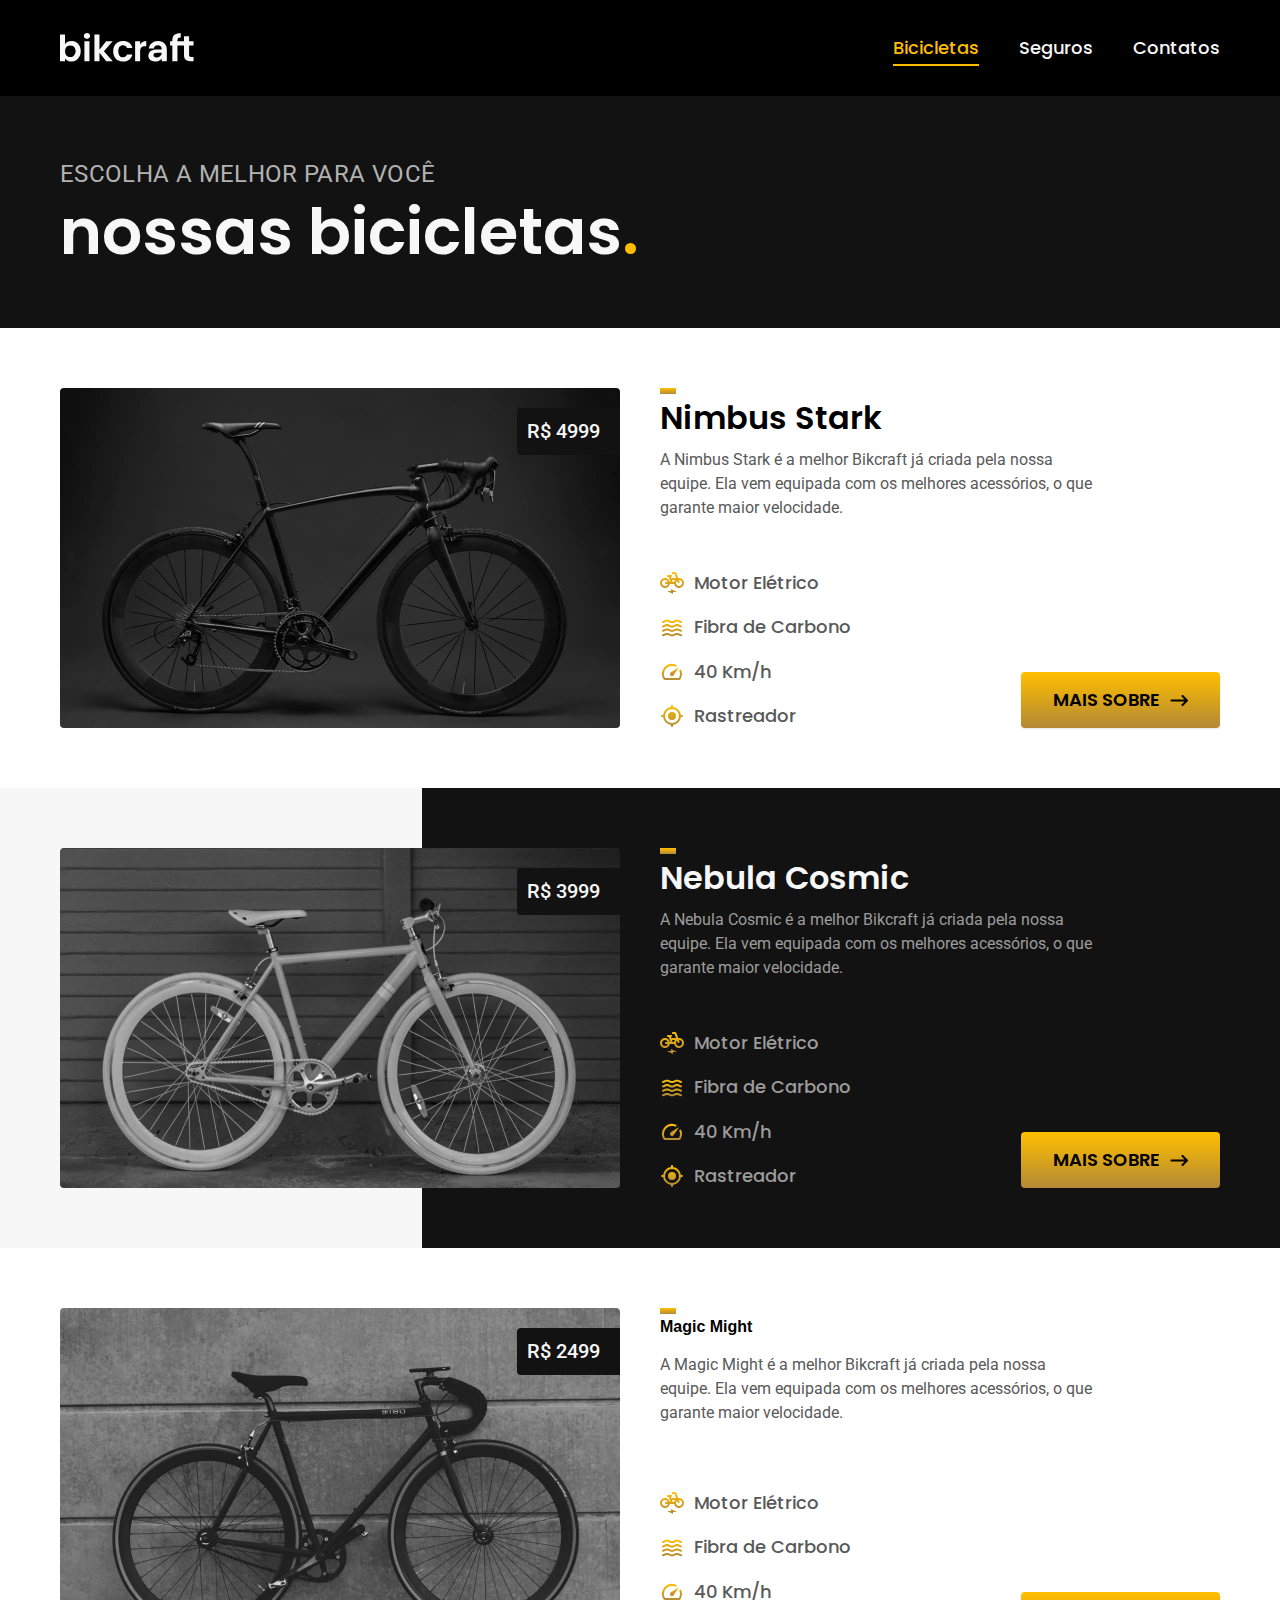
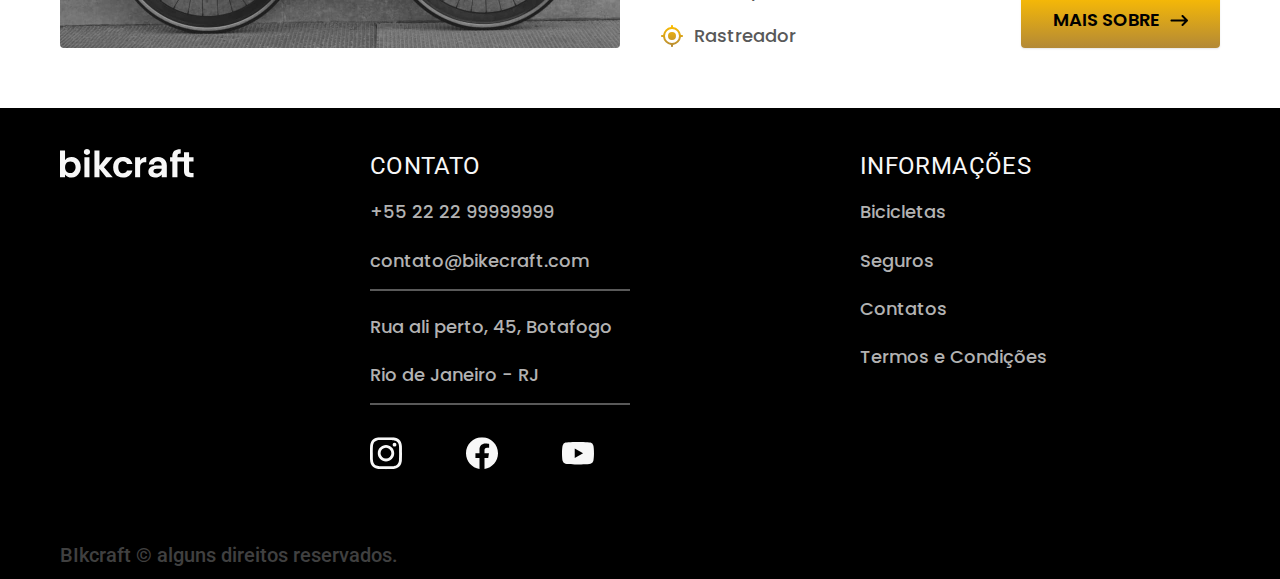
==== bicicletas.html @ c0cf229c "nimbus" ====
<!DOCTYPE html>
<html lang="pt-br">

<head>
	<meta charset="UTF-8">
	<meta http-equiv="X-UA-Compatible" content="IE=edge">
	<meta name="viewport" content="width=device-width, initial-scale=1.0">
	<meta name="description" content="Bicicletas elétricas de alta precisão e qualidade,  feitas sob medida para o cliente. 
   Explore o mundo na sua velocidade com a Bikcraft.">
	<link rel="stylesheet" href="./css/style.css">
	<link rel="preconnect" href="https://fonts.googleapis.com">
	<link rel="preconnect" href="https://fonts.gstatic.com" crossorigin>
	<link href="https://fonts.googleapis.com/css2?family=Merriweather:ital,wght@1,900&family=Poppins:wght@400;600&family=Roboto:wght@400;500&display=swap" rel="stylesheet">
	<title>Bicicletas | Bikcraft</title>
</head>

<body>
	<header class="header-bg">
		<div class="header container">
			<a href="./">
				<img src="./img/bikcraft 1.svg" alt="Bicicleta eletrica preta">
			</a>

			<nav aria-label="primaria">
				<ul class="header-menu font-1-m cor-01">
					<li><a id="bicicletas-link" href="./bicicletas.html">Bicicletas</a></li>
					<li><a id="seguros" href="./seguros.html">Seguros</a></li>
					<li><a href="">Contatos</a></li>
				</ul>
			</nav>
		</div>
	</header>

	<main>
		<div class="titulo-bg">
			<div class="titulo container">
				<p class="font-2-l-b cor-05">escolha a melhor para você</p>
				<h1 class="font-1-xxl cor-01">nossas bicicletas<span class="cor-p1">.</span>
				</h1>
			</div>
		</div>

		<div class="bicicletas container">
			<div class="bicicletas-imagem">
				<img src="./img/bicicletas/nimbus.jpg" alt="" srcset="">
				<span class="font-2-m cor-01">R$ 4999</span>
			</div>
			<div class="bicicletas-conteudo">
				<h2 class="font-1-xl">Nimbus Stark</h2>
				<p class="font-2-s cor-08">A Nimbus Stark é a melhor Bikcraft já criada pela nossa equipe. Ela vem equipada com os melhores acessórios, o que garante maior velocidade.</p>
				<ul class="font-1-m cor-08">
					<li>
						<img src="./img/icones/eletrica.svg" alt="">
						Motor Elétrico
					</li>
					<li>
						<img src="./img/icones/carbono.svg" alt="">
						Fibra de Carbono
					</li>
					<li>
						<img src="./img/icones/velocidade.svg" alt="">
						40 Km/h
					</li>
					<li>
						<img src="./img/icones/rastreador.svg" alt="">
						Rastreador
					</li>
				</ul>
				<a class="button seta" href="./bicicleta.html">Mais Sobre</a>
			</div>
		</div>

		<div class="bicicletas-bg">
			<div class="bicicletas container">
				<div class="bicicletas-imagem">
					<img src="./img/bicicletas/nebula.jpg" alt="" srcset="">
					<span class="font-2-m cor-01">R$ 3999</span>
				</div>
				<div class="bicicletas-conteudo">
					<h2 class="font-1-xl cor-01">Nebula Cosmic</h2>
					<p class="font-2-s cor-06">A Nebula Cosmic é a melhor Bikcraft já criada pela nossa equipe. Ela vem equipada com os melhores acessórios, o que garante maior velocidade.</p>
					<ul class="font-1-m cor-06">
						<li>
							<img src="./img/icones/eletrica.svg" alt="">
							Motor Elétrico
						</li>
						<li>
							<img src="./img/icones/carbono.svg" alt="">
							Fibra de Carbono
						</li>
						<li>
							<img src="./img/icones/velocidade.svg" alt="">
							40 Km/h
						</li>
						<li>
							<img src="./img/icones/rastreador.svg" alt="">
							Rastreador
						</li>
					</ul>
					<a class="button seta" href="./bicicleta.html">Mais Sobre</a>
				</div>
			</div>
		</div>


		<div class="bicicletas container">
			<div class="bicicletas-imagem">
				<img src="./img/bicicletas/magic.jpg" alt="" srcset="">
				<span class="font-2-m cor-01">R$ 2499</span>
			</div>
			<div class="bicicletas-conteudo">
				<h2 class="font-1-xs ">Magic Might</h2>
				<p class="font-2-s cor-08">A Magic Might é a melhor Bikcraft já criada pela nossa equipe. Ela vem equipada com os melhores acessórios, o que garante maior velocidade.</p>
				<ul class="font-1-m cor-08">
					<li>
						<img src="./img/icones/eletrica.svg" alt="">
						Motor Elétrico
					</li>
					<li>
						<img src="./img/icones/carbono.svg" alt="">
						Fibra de Carbono
					</li>
					<li>
						<img src="./img/icones/velocidade.svg" alt="">
						40 Km/h
					</li>
					<li>
						<img src="./img/icones/rastreador.svg" alt="">
						Rastreador
					</li>
				</ul>
				<a class="button seta" href="./bicicleta.html">Mais Sobre</a>
			</div>
		</div>

	</main>
	<footer class="footer-bg">
		<div class="footer container">
			<div class="img">
				<img src="./img/bikcraft 1.svg" alt="">
			</div>
			<div class="footer-contato">
				<h3 class="font-2-l-b cor-01">Contato</h3>
				<ul class="contato font-1-m cor-05">
					<li><a href=" tel:+55229999999">+55 22 22 99999999</a></li>
					<li><a href="tomail:contato@bikecraft.com">contato@bikecraft.com</a></li>
					<li>Rua ali perto, 45, Botafogo</li>
					<li>Rio de Janeiro - RJ</li>
				</ul>
				<ul class="sociais">
					<a href="">
						<img src="./img/social-media/instagram.svg" alt="Instagram" srcset="">
					</a>
					<a href="">
						<img src="./img/social-media/facebook.svg" alt="Facebook" srcset="">
					</a>
					<a href="">
						<img src="./img/social-media/youtube.svg" alt="Youtube" srcset="">
					</a>
				</ul>
			</div>
			<div class="footer-nav">
				<h3 class="font-2-l-b cor-01">Informações</h3>
				<nav>
					<ul class="font-1-m cor-05">
						<li><a href="./bicicletas.html">Bicicletas</a></li>
						<li><a href="./seguros.html">Seguros</a></li>
						<li><a href="">Contatos</a></li>
						<li><a href="">Termos e Condições</a></li>
					</ul>
				</nav>
			</div>

			<p class="copy font-2-m cor-09">BIkcraft © alguns direitos reservados.</p>
		</div>
	</footer>
</body>
---- css/style.css ----
@import "./global/global.css";
@import "./global/header.css";
@import "./global/footer.css";

/* COMPONENTS */
@import "./components/button.css";
@import "./components/link.css";
@import "./components/container.css";

/* UTILITARIOS */
@import "./utilitarios/tipografia/tipografia.css";
@import "./utilitarios/cores/cores.css";

/* HOME */
@import "./home/introducao.css";
@import "./home/tecnologia.css";
@import "./home/biciletas-lista.css";
@import "./home/parceiros.css";
@import "./home/depoimento.css";
@import "./home/seguros.css";

@import "./termos/termos.css";
@import "./bicicletas/bicicletas.css";
@import "./bicicleta/bicicleta.css";
@import "./bicicleta/escolha.css";
@import "./seguros/seguros.css";
@import "./seguros/vantagens.css";
@import "./seguros/perguntas.css";
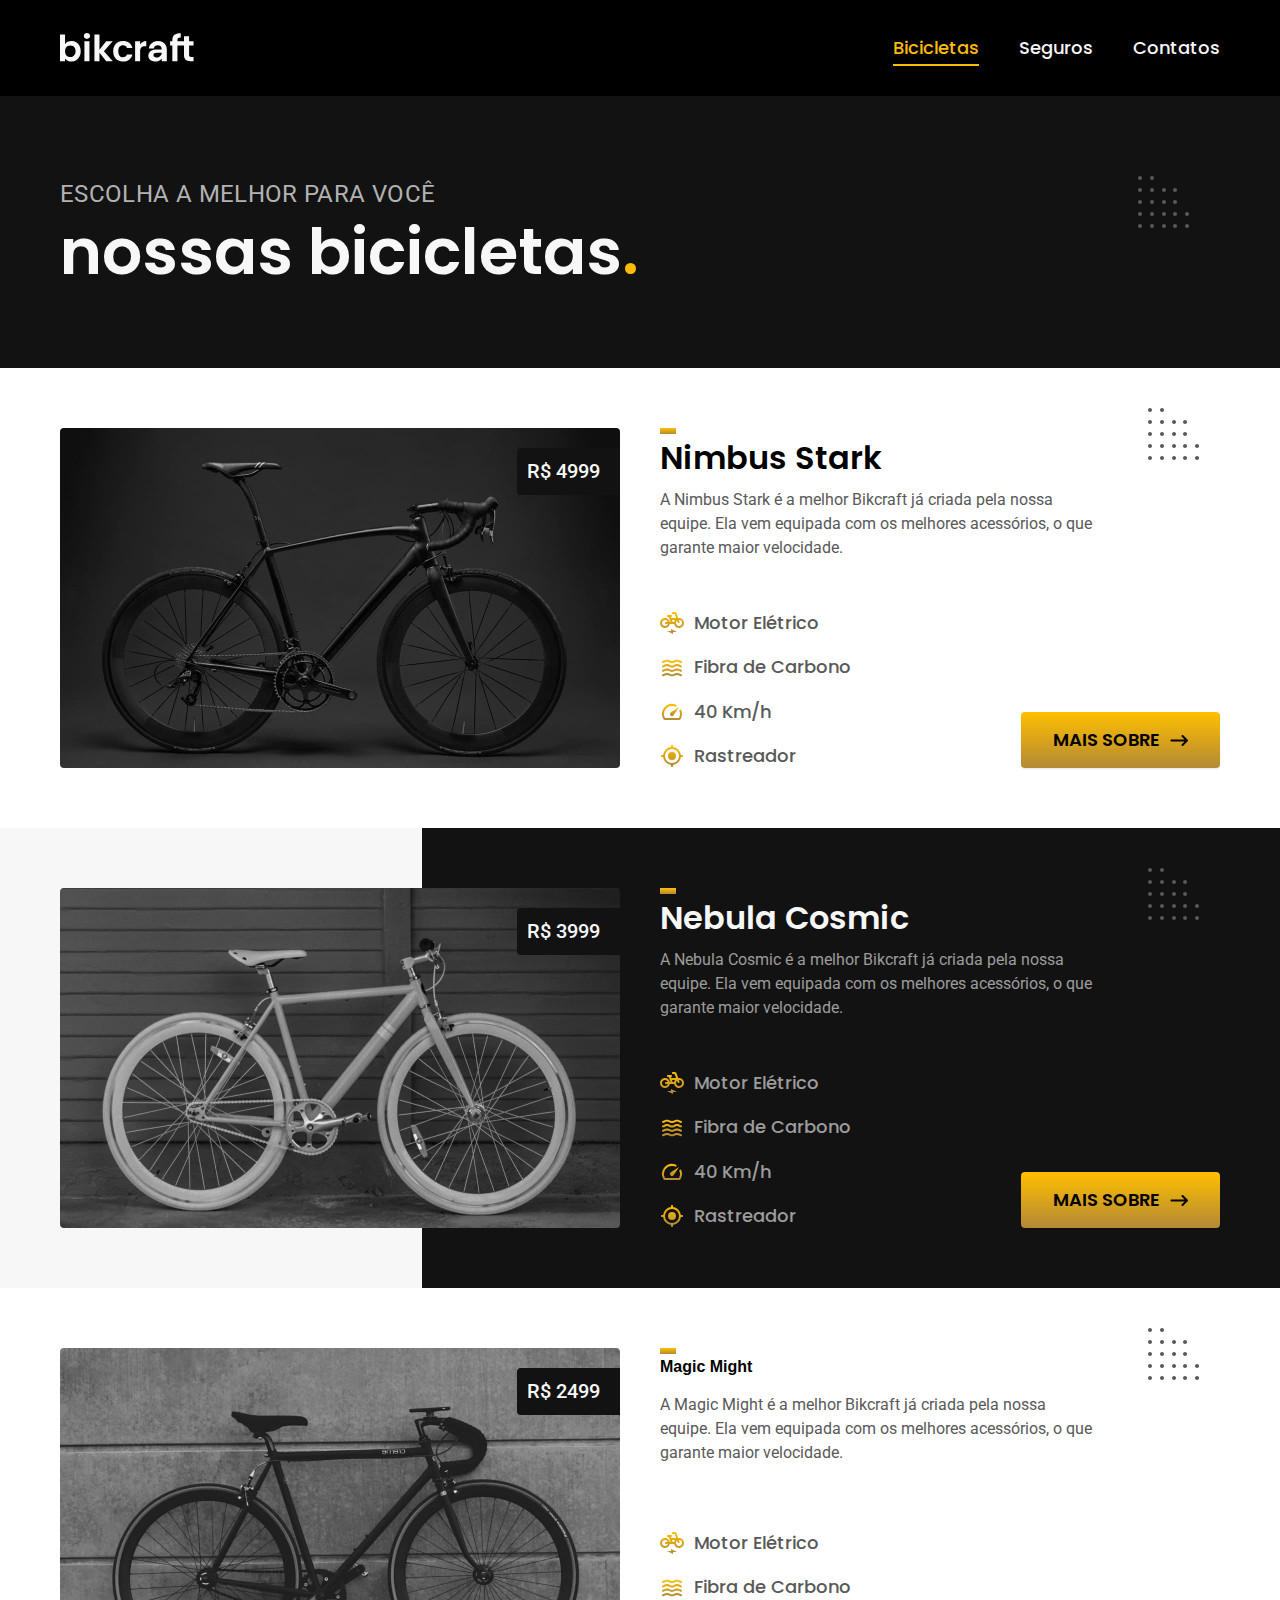
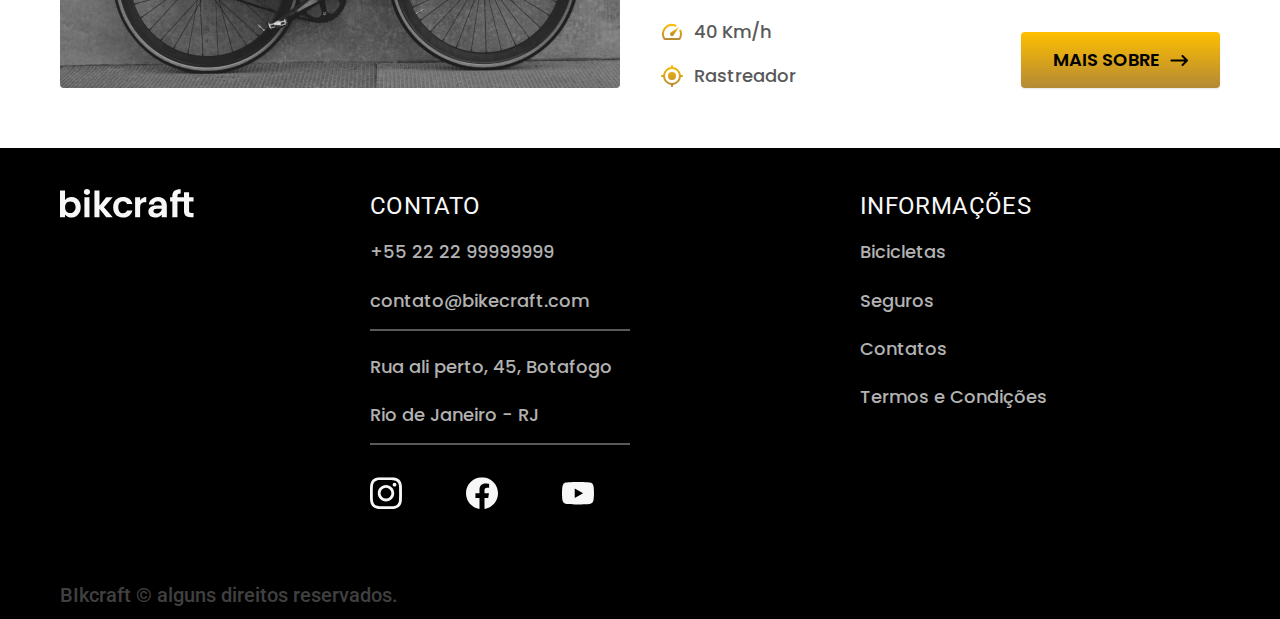
==== commit d944810a: "otimizaçoes" ====
--- a/bicicletas.html
+++ b/bicicletas.html
@@ -7,6 +7,7 @@
 	<meta name="viewport" content="width=device-width, initial-scale=1.0">
 	<meta name="description" content="Bicicletas elétricas de alta precisão e qualidade,  feitas sob medida para o cliente. 
    Explore o mundo na sua velocidade com a Bikcraft.">
+	<link rel="preload" href="./css/style.css" as="style">
 	<link rel="stylesheet" href="./css/style.css">
 	<link rel="preconnect" href="https://fonts.googleapis.com">
 	<link rel="preconnect" href="https://fonts.gstatic.com" crossorigin>
@@ -66,7 +67,7 @@
 						Rastreador
 					</li>
 				</ul>
-				<a class="button seta" href="./bicicleta.html">Mais Sobre</a>
+				<a class="button seta" href="./bicicleta/nimbus.html">Mais Sobre</a>
 			</div>
 		</div>
 
@@ -97,7 +98,7 @@
 							Rastreador
 						</li>
 					</ul>
-					<a class="button seta" href="./bicicleta.html">Mais Sobre</a>
+					<a class="button seta" href="./bicicleta/nebula.html">Mais Sobre</a>
 				</div>
 			</div>
 		</div>
@@ -129,7 +130,7 @@
 						Rastreador
 					</li>
 				</ul>
-				<a class="button seta" href="./bicicleta.html">Mais Sobre</a>
+				<a class="button seta" href="./bicicleta/magic.html">Mais Sobre</a>
 			</div>
 		</div>
 
@@ -165,8 +166,8 @@
 					<ul class="font-1-m cor-05">
 						<li><a href="./bicicletas.html">Bicicletas</a></li>
 						<li><a href="./seguros.html">Seguros</a></li>
-						<li><a href="">Contatos</a></li>
-						<li><a href="">Termos e Condições</a></li>
+						<li><a href="./contato.html">Contatos</a></li>
+						<li><a href="./termos.html">Termos e Condições</a></li>
 					</ul>
 				</nav>
 			</div>
--- a/css/style.css
+++ b/css/style.css
@@ -10,6 +10,7 @@
 /* UTILITARIOS */
 @import "./utilitarios/tipografia/tipografia.css";
 @import "./utilitarios/cores/cores.css";
+@import "./utilitarios/formulario/formulario.css";
 
 /* HOME */
 @import "./home/introducao.css";
@@ -19,9 +20,13 @@
 @import "./home/depoimento.css";
 @import "./home/seguros.css";
 
+@import "./orcamento/orcamento.css";
+@import "./contato/lojas.css";
+@import "./contato/contato.css";
 @import "./termos/termos.css";
 @import "./bicicletas/bicicletas.css";
 @import "./bicicleta/bicicleta.css";
+@import "./bicicleta/seguro.css";
 @import "./bicicleta/escolha.css";
 @import "./seguros/seguros.css";
 @import "./seguros/vantagens.css";
--- a/css/style.css
+++ b/css/style.css
@@ -10,6 +10,7 @@
 /* UTILITARIOS */
 @import "./utilitarios/tipografia/tipografia.css";
 @import "./utilitarios/cores/cores.css";
+@import "./utilitarios/formulario/formulario.css";
 
 /* HOME */
 @import "./home/introducao.css";
@@ -19,9 +20,13 @@
 @import "./home/depoimento.css";
 @import "./home/seguros.css";
 
+@import "./orcamento/orcamento.css";
+@import "./contato/lojas.css";
+@import "./contato/contato.css";
 @import "./termos/termos.css";
 @import "./bicicletas/bicicletas.css";
 @import "./bicicleta/bicicleta.css";
+@import "./bicicleta/seguro.css";
 @import "./bicicleta/escolha.css";
 @import "./seguros/seguros.css";
 @import "./seguros/vantagens.css";
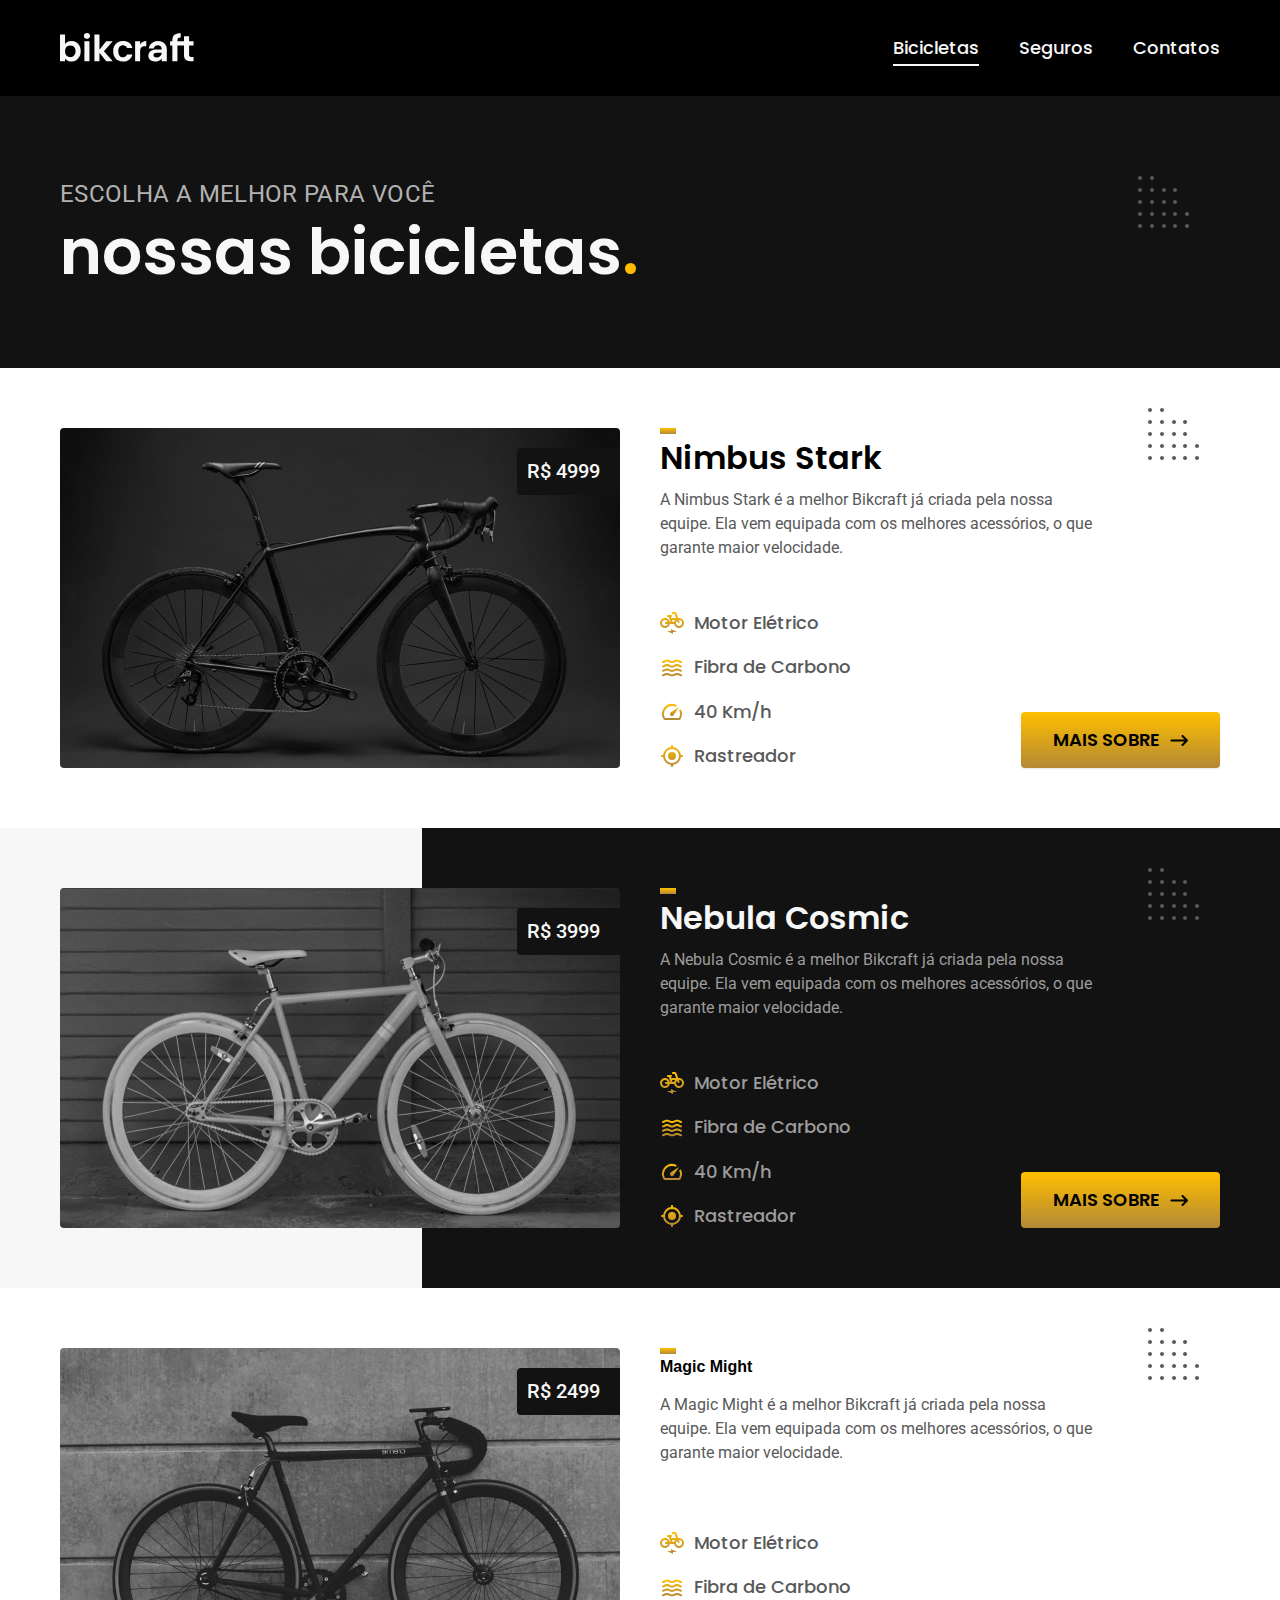
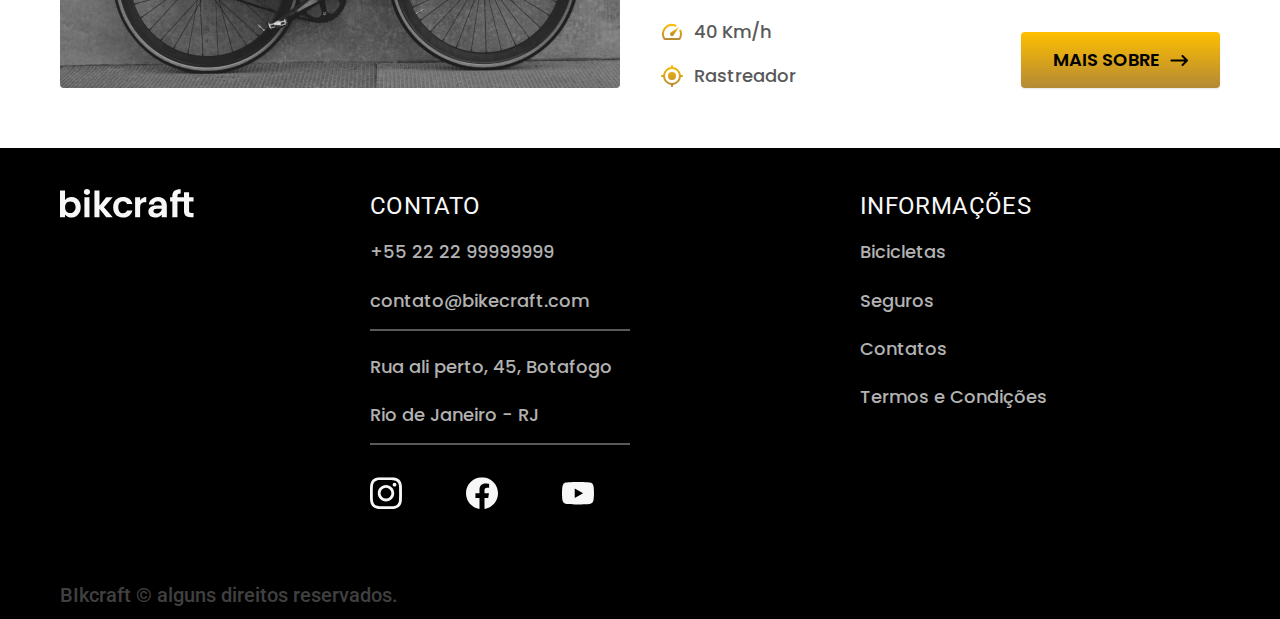
==== commit 400d6476: "js-links" ====
--- a/bicicletas.html
+++ b/bicicletas.html
@@ -24,9 +24,9 @@
 
 			<nav aria-label="primaria">
 				<ul class="header-menu font-1-m cor-01">
-					<li><a id="bicicletas-link" href="./bicicletas.html">Bicicletas</a></li>
-					<li><a id="seguros" href="./seguros.html">Seguros</a></li>
-					<li><a href="">Contatos</a></li>
+					<li><a href="./bicicletas.html">Bicicletas</a></li>
+					<li><a href="./seguros.html">Seguros</a></li>
+					<li><a href="./contato.html">Contatos</a></li>
 				</ul>
 			</nav>
 		</div>
@@ -175,4 +175,8 @@
 			<p class="copy font-2-m cor-09">BIkcraft © alguns direitos reservados.</p>
 		</div>
 	</footer>
-</body>+
+	<script src="./js/script.js"></script>
+</body>
+
+</html>--- a/css/style.css
+++ b/css/style.css
@@ -27,7 +27,7 @@
 @import "./bicicletas/bicicletas.css";
 @import "./bicicleta/bicicleta.css";
 @import "./bicicleta/seguro.css";
-@import "./bicicleta/escolha.css";
+
 @import "./seguros/seguros.css";
 @import "./seguros/vantagens.css";
 @import "./seguros/perguntas.css";
--- a/css/style.css
+++ b/css/style.css
@@ -27,7 +27,7 @@
 @import "./bicicletas/bicicletas.css";
 @import "./bicicleta/bicicleta.css";
 @import "./bicicleta/seguro.css";
-@import "./bicicleta/escolha.css";
+
 @import "./seguros/seguros.css";
 @import "./seguros/vantagens.css";
 @import "./seguros/perguntas.css";
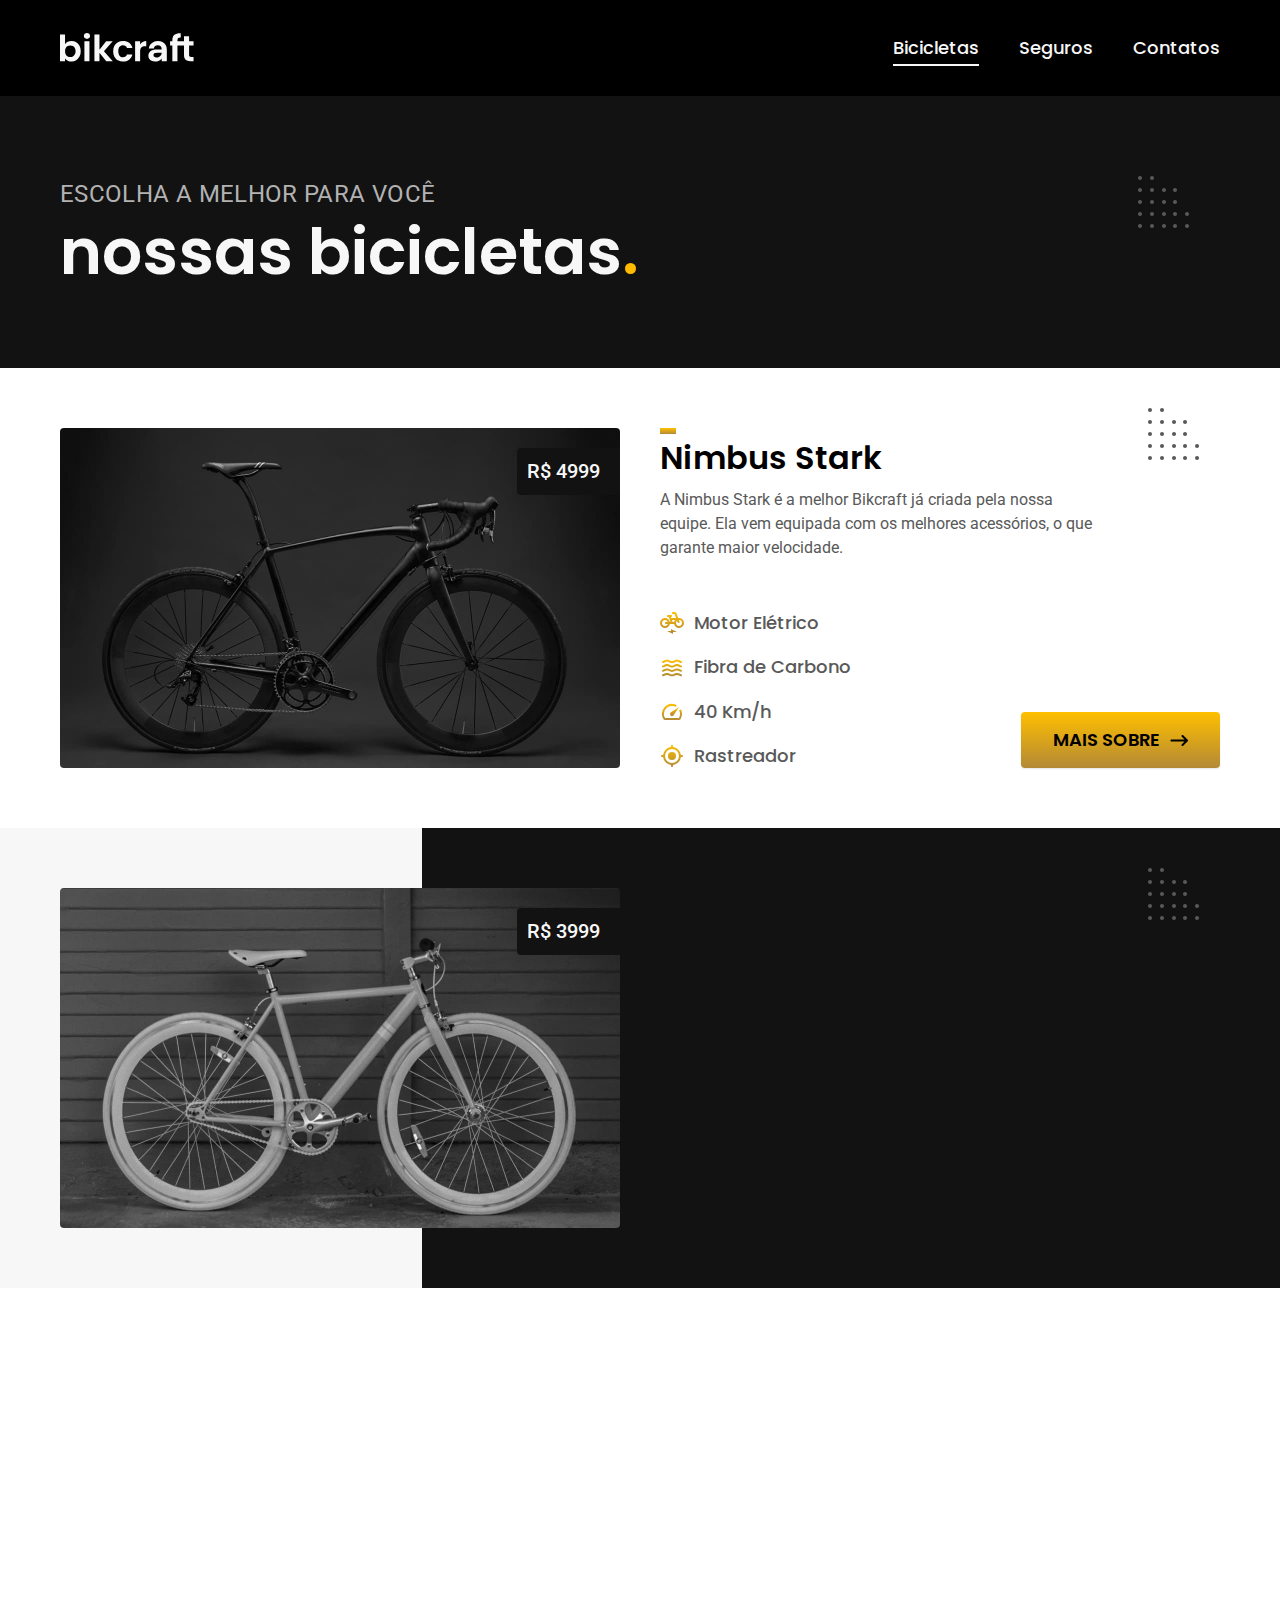
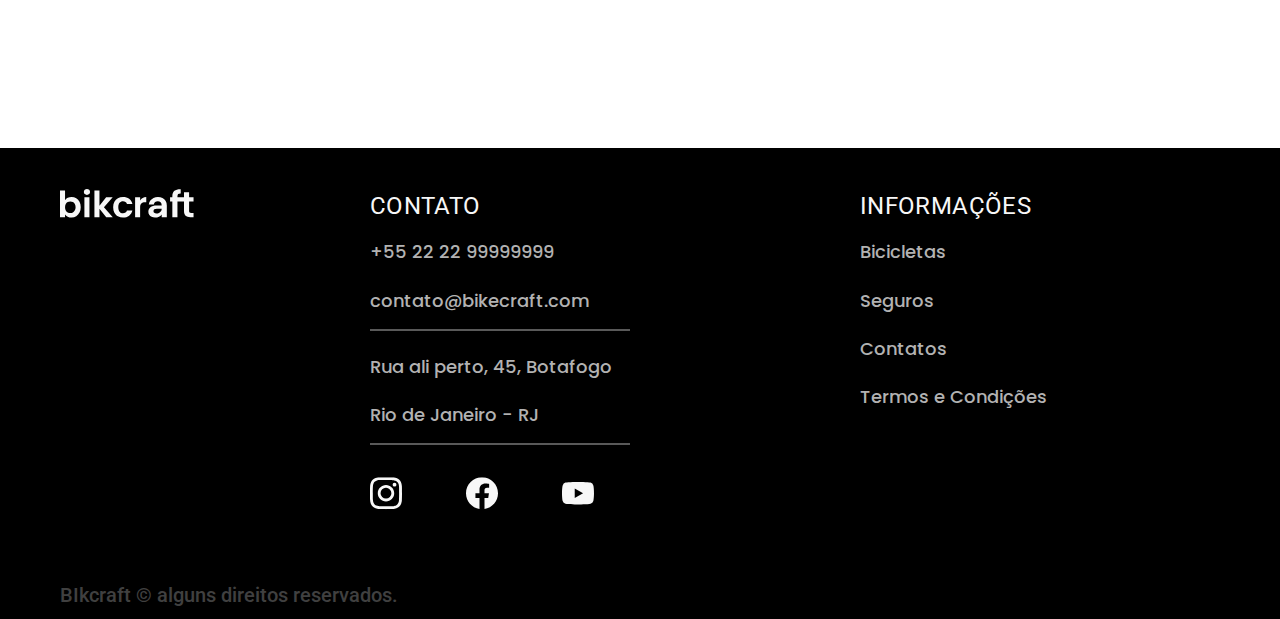
==== commit db1adfac: "otimizacao" ====
--- a/bicicletas.html
+++ b/bicicletas.html
@@ -7,12 +7,15 @@
 	<meta name="viewport" content="width=device-width, initial-scale=1.0">
 	<meta name="description" content="Bicicletas elétricas de alta precisão e qualidade,  feitas sob medida para o cliente. 
    Explore o mundo na sua velocidade com a Bikcraft.">
-	<link rel="preload" href="./css/style.css" as="style">
-	<link rel="stylesheet" href="./css/style.css">
+	<link rel="preload" href="./css/style.min.css" as="style">
+	<link rel="icon" href="./favicon.svg" type="image/svg+xml">
+	<link rel="stylesheet" href="./css/style.min.css">
 	<link rel="preconnect" href="https://fonts.googleapis.com">
 	<link rel="preconnect" href="https://fonts.gstatic.com" crossorigin>
 	<link href="https://fonts.googleapis.com/css2?family=Merriweather:ital,wght@1,900&family=Poppins:wght@400;600&family=Roboto:wght@400;500&display=swap" rel="stylesheet">
 	<title>Bicicletas | Bikcraft</title>
+
+	<script>document.documentElement.classList.add("js")</script>
 </head>
 
 <body>
@@ -35,20 +38,20 @@
 	<main>
 		<div class="titulo-bg">
 			<div class="titulo container">
-				<p class="font-2-l-b cor-05">escolha a melhor para você</p>
-				<h1 class="font-1-xxl cor-01">nossas bicicletas<span class="cor-p1">.</span>
+				<p class="font-2-l-b cor-05 fadeInLeft" data-anime="400">escolha a melhor para você</p>
+				<h1 class="font-1-xxl cor-01 fadeInLeft" data-anime="500">nossas bicicletas<span class="cor-p1">.</span>
 				</h1>
 			</div>
 		</div>
 
-		<div class="bicicletas container">
-			<div class="bicicletas-imagem">
-				<img src="./img/bicicletas/nimbus.jpg" alt="" srcset="">
+		<div class="bicicletas container fadeInLeft" data-anime="600">
+			<div class=" bicicletas-imagem">
+				<img src="./img/bicicletas/nimbus.jpg" alt="Bicicleta Nimbus" srcset="">
 				<span class="font-2-m cor-01">R$ 4999</span>
 			</div>
-			<div class="bicicletas-conteudo">
+			<div class="bicicletas-conteudo fadeInLeft" data-anime="700">
 				<h2 class="font-1-xl">Nimbus Stark</h2>
-				<p class="font-2-s cor-08">A Nimbus Stark é a melhor Bikcraft já criada pela nossa equipe. Ela vem equipada com os melhores acessórios, o que garante maior velocidade.</p>
+				<p class=" font-2-s cor-08">A Nimbus Stark é a melhor Bikcraft já criada pela nossa equipe. Ela vem equipada com os melhores acessórios, o que garante maior velocidade.</p>
 				<ul class="font-1-m cor-08">
 					<li>
 						<img src="./img/icones/eletrica.svg" alt="">
@@ -72,12 +75,12 @@
 		</div>
 
 		<div class="bicicletas-bg">
-			<div class="bicicletas container">
+			<div class="bicicletas container fadeInLeft" data-anime="700">
 				<div class="bicicletas-imagem">
 					<img src="./img/bicicletas/nebula.jpg" alt="" srcset="">
 					<span class="font-2-m cor-01">R$ 3999</span>
 				</div>
-				<div class="bicicletas-conteudo">
+				<div class="bicicletas-conteudo fadeInLeft" data-anime="800">
 					<h2 class="font-1-xl cor-01">Nebula Cosmic</h2>
 					<p class="font-2-s cor-06">A Nebula Cosmic é a melhor Bikcraft já criada pela nossa equipe. Ela vem equipada com os melhores acessórios, o que garante maior velocidade.</p>
 					<ul class="font-1-m cor-06">
@@ -104,13 +107,13 @@
 		</div>
 
 
-		<div class="bicicletas container">
+		<div class="bicicletas container fadeInLeft" data-anime="800">
 			<div class="bicicletas-imagem">
 				<img src="./img/bicicletas/magic.jpg" alt="" srcset="">
 				<span class="font-2-m cor-01">R$ 2499</span>
 			</div>
-			<div class="bicicletas-conteudo">
-				<h2 class="font-1-xs ">Magic Might</h2>
+			<div class="bicicletas-conteudo fadeInLeft" data-anime="900">
+				<h2 class="font-1-xl">Magic Might</h2>
 				<p class="font-2-s cor-08">A Magic Might é a melhor Bikcraft já criada pela nossa equipe. Ela vem equipada com os melhores acessórios, o que garante maior velocidade.</p>
 				<ul class="font-1-m cor-08">
 					<li>
@@ -176,6 +179,7 @@
 		</div>
 	</footer>
 
+	<script src="./js/plugins/simple-anime.js"></script>
 	<script src="./js/script.js"></script>
 </body>
 
--- a/css/style.min.css
+++ b/css/style.min.css
@@ -0,0 +1 @@
+*{margin:0;padding:0;box-sizing:border-box;list-style:none;text-decoration:none}a{color:inherit}h2{font-size:inherit}img{max-width:100%;display:block}body{font-family:Arial,Helvetica,sans-serif}img[src$=".jpg"]{border-radius:4px}.header-bg{background-color:var(--cor-12)}.header{display:flex;flex-wrap:wrap;justify-content:space-between;align-items:center;gap:20px;padding-top:20px;padding-bottom:20px}.header-menu{display:flex;flex-wrap:wrap;gap:40px}.header-menu a{position:relative;padding:16px 0;font-size:18px;display:inline-block}.header-menu a::after{content:"";position:absolute;display:block;width:0;height:2px;background:var(--cor-01);margin-top:4px;transition:.2s}.header-menu a.ativo::after,.header-menu a:hover::after{width:100%}@media (max-width:800px){.header-menu a{background:var(--cor-11);padding:12px 16px;border-radius:4px}.header-menu a:hover{background:var(--cor-10)}.header-menu{gap:20px}.header-menu a:after{display:none}}@media (max-width:600px){.header{justify-content:center}.header-menu{gap:20px}.header-menu a{padding:12px 14px;font-size:14px}}.footer-bg{background-color:var(--cor-12);padding:40px 0 10px 0}.footer{display:grid;grid-template-columns:3fr 5fr 4fr;gap:40px;padding:0 20px}.footer-contato li:nth-child(even)::after{content:"";max-width:260px;height:2px;display:block;background-color:var(--cor-08);margin-top:16px}.footer-contato h3,.footer-nav h3{margin-bottom:16px}.footer-contato li,.footer-nav li{margin-bottom:24px}.sociais{display:flex;gap:64px;margin:32px 0}.copy{grid-column:1/-1;margin:0 0}.footer li:hover{color:var(--cor-01)}@media (max-width:800px){.footer .img{display:none}.footer{grid-template-columns:1fr 1fr}.sociais{display:flex;gap:32px}.footer-contato li,.footer-nav li{margin-bottom:12px}}@media (max-width:600px){.footer{grid-template-columns:1fr}.copy{padding:10px 0}}.button{display:inline-block;padding:16px 32px;color:var(--cor-p5);background:linear-gradient(#ffbf00,#b38936);box-shadow:0 1px 2px rgba(0,0,0,.1);border-radius:4px;text-transform:uppercase;font:600 1.125rem/1.35 Poppins,sans-serif;border:none;cursor:pointer}.button.secundario{color:var(--cor-02);background:var(--cor-10)}.button:hover{background:linear-gradient(#ffb60d,#e59317)}.secundario:hover{background:var(--cor-09)}.button.seta{display:flex;align-items:center}.button.seta::after{content:"";display:inline-block;width:18px;height:11px;margin-left:10px;background-image:url("../img/icones/seta.svg");transition:transform .3s}.button.seta:hover::after{transform:translateX(10px)}@media (max-width:600px){.button{padding:12px 16px;font-size:16px}}.link{display:inline-block;color:var(--cor-p1);font:500 1.5rem/1.5 Poppins,sans-serif;text-transform:uppercase}.link::after{content:"";width:100%;height:2px;background-color:currentColor;display:block}.link:hover{color:var(--cor-01)}.container{max-width:1200px;margin:0 auto;padding-right:20px;padding-left:20px}.titulo-bg{background-color:var(--cor-11);padding:60px 0}.titulo{padding:20px;background:url("../img/dec/top-right-s.svg") no-repeat top 20px right 50px}.titulo p{margin-bottom:4px}@media (max-width:800px){.titulo-bg{padding:40px 0}.titulo p{font-size:1rem;text-transform:lowercase;font-weight:400}}.font-1-xxl{font:600 4rem/1.125 Poppins,sans-serif}.font-1-xl{font:600 2rem/1.25 Poppins,sans-serif}.font-2-xl{font:600 2rem/1.25 Roboto,sans-serif}.font-1-l{font:400 1.5rem/1.5 Poppins,sans-serif}.font-2-l,.font-2-l-b{font:400 1.5rem/1.5 Roboto,sans-serif}.font-2-l-b{font-weight:500px;text-transform:uppercase;letter-spacing:.015em}.font-1-m,.font-1-m-b{font:500 1.125rem/1.35 Poppins,sans-serif}.font-1-m-b{font-weight:600}.font-2-m{font:500 1.25rem/1.35 Roboto,sans-serif}.font-1-s{font:400 1rem/1.5 Poppins,sans-serif}.font-2-s{font:400 1rem/1.5 Roboto,sans-serif}.font-2-xs{font:400 0.875/1.43 Roboto,sans-serif}.font-1-xs{font:600 0.751/1.33 Poppins,sans-serif}@media (max-width:1200px){.font-1-xxl{font-size:3rem}.font-2-l,.font-2-l-b{font-size:1.125rem}}@media (max-width:800px){.font-1-xxl{font-size:2rem}.font-2-xl{font-size:1.5rem}}:root{--cor-12:#000000;--cor-11:#121212;--cor-10:#2e2e2e;--cor-09:#404040;--cor-08:#595959;--cor-07:#707070;--cor-06:#9c9c9c;--cor-05:#b2b2b2;--cor-04:#cccccc;--cor-03:#dedede;--cor-02:#e4e3e3;--cor-01:#f7f7f7;--cor-lista:#00000020;--cor-gradient:linear-gradient(180deg, #ffbf00 0%, #b38936 100%);--cor-p4:#664400;--cor-p3:#a66f00;--cor-p2:#e4a30b;--cor-p1:#ffbb00}.cor-12{color:var(--cor-12)}.cor-11{color:var(--cor-11)}.cor-10{color:var(--cor-10)}.cor-09{color:var(--cor-09)}.cor-08{color:var(--cor-08)}.cor-07{color:var(--cor-07)}.cor-06{color:var(--cor-06)}.cor-05{color:var(--cor-05)}.cor-04{color:var(--cor-04)}.cor-03{color:var(--cor-03)}.cor-02{color:var(--cor-02)}.cor-01{color:var(--cor-01)}.cor-p1{color:var(--cor-p1)}.cor-p2{color:var(--cor-p2)}.cor-p3{color:var(--cor-p3)}.cor-p4{color:var(--cor-p4)}.cor-p5{color:var(--cor-p5)}.form{display:grid;grid-template-columns:1fr 1fr;gap:20px}.form label{display:block;font:600 1rem/1.5rem Poppins,sans-serif}.col-2{grid-column:span 2}.form input[type=email],.form input[type=text],.form select,.form textarea{font:400 1rem/1.5rem Roboto,sans-serif;border:1px solid var(--cor-04);background:var(--cor-02);padding:12px;width:100%;border-radius:4px;margin-top:4px}.form input[type=email]:focus,.form input[type=text]:focus,.form select:focus,.form textarea:focus{outline:0;border-color:var(--cor-p1);background:var(--cor-01);box-shadow:0 0 0 2px #fea}@media (max-width:600px){.form{grid-template-columns:1fr}.form .col-2{grid-column:1}}.js .fadeInDown{transform:translate3d(0,-20px,0)}.js .fadeInUp{transform:translate3d(0,20px,0)}.js .fadeInRight{transform:translate3d(20px,0,0)}.js .fadeInLeft{transform:translate3d(-20px,0,0)}.js [data-anime]{opacity:0}.js .anime{opacity:1;transform:none;transition:transform .8s,opacity .8s}.introducao-bg{background:var(--cor-12);box-shadow:inset 0 -120px var(--cor-01)}.introducao{display:grid;grid-template-columns:1fr 1fr;gap:0 40px}.introducao-conteudo{align-self:end;padding-bottom:200px}.introducao h1{margin-bottom:32px}.introducao p{margin-bottom:20px}.introducao img{height:100%;object-fit:cover}@media (max-width:800px){.introducao{grid-template-columns:1fr;gap:32px}.introducao-bg{padding-top:40px;background:var(--cor-11);box-shadow:inset 0 -60px var(--cor-01)}.introducao-conteudo{padding-bottom:0}.introducao h1{margin-bottom:16px}.introducao p{font-size:18px}.introducao img{height:300px;width:100%}}@media (max-width:600px){.introducao h1{font-size:36px;margin-bottom:16px}.introducao p{font-size:16px}}.tecnologia-bg{background:var(--cor-12);box-shadow:inset 0 80px var(--cor-01),inset 0 -80px var(--cor-01)}.tecnologia-container{display:grid;grid-template-columns:1fr 1fr;gap:40px}.tecnologia-img img{height:100%;object-fit:cover;object-position:left}.tecnologia-conteudo{padding-top:120px;padding-bottom:120px}.tecnologia-conteudo>span{display:block;padding-bottom:24px}.tecnologia-conteudo h2{padding-bottom:24px}.tecnologia-conteudo p{padding-bottom:16px}.tecnologia-conteudo a{margin-bottom:80px}.tecnologia-conteudo img{width:24px}.vantagens-home{display:flex;gap:40px}@media (max-width:800px){.tecnologia-img{display:none}.tecnologia-container{grid-template-columns:1fr}.tecnologia-bg{box-shadow:initial}.tecnologia-conteudo{padding-top:40px;padding-bottom:40px}}@media (max-width:600px){.tecnologia-img{display:none}.vantagens-home{flex-direction:column}}.bikes{padding:60px 20px 80px 20px}.bikes .container h2{padding-bottom:40px}.bicicletas-lista{display:flex;gap:40px;max-width:1460px;margin:0 auto;overflow-x:auto}.bicicletas-lista li{min-width:280px;padding:0 0 20px 0}.bicicletas-lista a{display:inline-block}.bicicletas-lista img{margin-bottom:16px}.bicicletas-lista a:hover h3::before{width:24px;transition:width .2s}.bicicletas-lista h3{margin-bottom:8px;display:flex;align-items:center;gap:8px}.bicicletas-lista h3::before{content:"";width:12px;height:8px;background-color:var(--cor-p1);display:inline-block}.bicicletas-lista li span{margin-left:20px}@media (max-width:800px){.bicicletas-lista{gap:20px}.bicicletas-lista a:hover h3::before{width:20px}.bicicletas .container h2{padding-bottom:10px}}.parceiros{padding-top:40px;padding-bottom:80px}.parceiros h2{margin-bottom:60px}.parceiros-lista{max-width:1400px;display:grid;margin:0 auto;grid-template-columns:repeat(4,1fr);padding:0 20px}.parceiros-lista li{display:flex;padding:32px;border:1px solid var(--cor-04)}.parceiros-lista img{margin:0 auto}.parceiros-lista li{border-top:none;border-right:none}.parceiros-lista li:nth-child(n+5){border-bottom:none}.parceiros-lista li:first-child,.parceiros-lista li:nth-child(5){border-left:none}.parceiros-lista li:last-child,.parceiros-lista li:nth-child(4){border-right:none}@media (max-width:800px){.parceiros-lista{grid-template-columns:repeat(2,1fr)}.parceiros-lista li:nth-child(odd){border-left:none}.parceiros-lista li:nth-child(n+7){border-top:1px solid var(--cor-04)}.parceiros h2{margin-bottom:20px}}.depoimento{display:grid;grid-template-columns:1fr 1fr;background:var(--cor-p2);overflow:hidden}.depoimento-conteudo{padding:40px 40px 80px 80px;align-self:end;background:url("../img/dec/bottom-right.svg") no-repeat bottom 40px right 40px}.depoimento img{width:100%;height:100%;border-radius:0;object-fit:cover}.depoimento p{font-family:Merriweather,serif;font-style:italic;font-weight:900;position:relative;margin-bottom:24px;max-width:32ch}.depoimento p::after,.depoimento p::before{font-size:5rem;color:var(--cor-p3);position:absolute}.depoimento p::before{content:"“";left:-50px;top:-20px}.depoimento p::after{content:"”"}@media (min-width:1200px){.depoimento img{max-height:520px}}@media (max-width:800px){.depoimento{grid-template-columns:1fr;text-align:center}.depoimento-conteudo{padding:40px 20px;justify-self:center;background:initial}.depoimento-conteudo{padding:40px 20px;justify-self:center}.depoimento img{max-height:200px}}@media (max-width:600px){.depoimento p::before{content:"“";left:-20px;top:-20px;font-size:4rem}.depoimento p::after{content:"”";font-size:4rem}}@media (max-width:420px){.depoimento p::before{content:"“";left:-15px;top:-10px;font-size:2rem}.depoimento p::after{content:"”";font-size:2rem;right:-15px}.depoimento p{font-size:1.5rem}}.seguros-bg{background:var(--cor-11)}#home .seguros-bg{background:var(--cor-11) url("../img/dec/top-right.svg") no-repeat top 70px right 40px}.seguros{padding:60px 20px;display:grid;grid-template-columns:1fr 1fr;gap:40px;align-items:center}#seguros .seguros{padding:20px 20px}.seguros h2{padding-bottom:40px;grid-column:1/-1}.seguros-item{background-color:var(--cor-12);padding:32px 32px 32px 60px;display:grid;grid-template-columns:1fr auto}.seguros-item a{grid-column:1;max-width:max-content}.seguros-item ul{grid-column:1/-1}.seguros-item .mensal{font-size:12px;font-family:Poppins,sans-serif;font-weight:500;color:var(--cor-06)}.seguros-item h3{margin-bottom:32px}.seguros-item li{position:relative}.seguros-item li+li{margin-top:16px}.seguros-item li::before{content:"";width:13px;height:9px;background-image:url("../img/icones/checked.svg");display:inline-block;position:absolute;left:-20px;top:8px}.seguros-item a{margin-top:32px}.seguros-item span{display:block;text-align:end}@media (max-width:800px){.seguros{grid-template-columns:1fr}}@media (max-width:400px){.seguros-item ul{font-size:1rem}.seguros-item{padding:20px 20px 20px 30px}.seguros{gap:40px}.seguros h2{padding-bottom:0}.seguros-item li::before{content:"";width:13px;height:9px;background-image:url("../img/icones/checked.svg");display:inline-block;position:absolute;left:-20px;top:5px}}#orcamento{background:linear-gradient(var(--cor-11) 600px,var(--cor-02) 0)}#orcamento .button{grid-column:span 2;max-width:max-content}.orcamento{display:grid;grid-template-columns:5fr 7fr;padding-bottom:120px}.orc-h2{text-transform:uppercase;font-size:.751rem;font-weight:600;font-family:Poppins;letter-spacing:.015em}.orcamento h2{position:relative;display:flex;align-items:center}.orcamento h2::before{content:"";display:inline-block;width:4px;height:8px;background:var(--cor-gradient);position:absolute;left:-12px}.orcamento-dados h2:nth-of-type(n+2){margin-top:32px}.orcamento-produto{background-color:var(--cor-12);border-radius:5px 0 0 5px;display:grid;grid-template-columns:1fr 1fr;gap:20px;align-content:start}.orcamento-produto>*{grid-column:1/-1}.orcamento-produto>label{grid-column:initial}.orcamento-produto label{font:400 1rem/1.33rem Poppins,sans-serif;color:var(--cor-03);background:var(--cor-10);padding:12px 16px;border-radius:4px;cursor:pointer;display:grid;grid-template-columns:auto 1fr auto;align-items:center;border:1px solid var(--cor-10)}.orcamento-produto input:checked+label{color:var(--cor-11);background:var(--cor-03)}.orcamento-produto label::before{content:"";display:inline-block;width:12px;height:12px;border:1px solid var(--cor-05);margin-right:8px;border-radius:50%}.orcamento-produto input:checked+label::before{border:1px solid var(--cor-08);box-shadow:inset 0 0 0 3px var(--cor-01),inset 0 0 0 6px var(--cor-08)}.orcamento-produto input{opacity:0;position:absolute;pointer-events:none}.orcamento-dados{background-color:var(--cor-03);border-radius:0 5px 5px 0}.orcamento-dados,.orcamento-produto{padding:60px;box-shadow:0 1px 2px rgba(0,0,0,.1)}.orcamento-produto label:hover{background:var(--cor-09);border-color:var(--cor-09)}.orcamento-produto input:focus+label{box-shadow:0 0 0 2px var(--cor-p1);border-color:var(--cor-p3)}.orcamento-conteudo{display:none}.orcamento-conteudo h2{margin-bottom:16px}.orcamento-conteudo label span{display:none}.orcamento-conteudo input:checked+label span{display:inline-block}.label-termos{display:flex;grid-column:span 2;align-items:center;gap:8px;margin-top:16px;margin-bottom:24px}#orcamento-bikcraft,#orcamento-seguro{margin-top:18px}#bikcraft:checked~#orcamento-bikcraft,#seguro:checked~#orcamento-seguro{display:grid;gap:20px}.orcamento-detalhes{display:none;grid-template-columns:1fr 1fr;background:var(--cor-03);padding:20px;border-radius:4px;align-items:center}.orcamento-detalhes li{display:flex;align-items:center;margin-bottom:8px}.orcamento-detalhes li img{width:16px;margin-right:8px}.orcamento-produto input:checked+label+.orcamento-detalhes{display:grid}@media (max-width:1200px){.orcamento-dados,.orcamento-produto{padding:32px}}@media (max-width:800px){.orcamento{grid-template-columns:1fr}.orcamento-dados{border-radius:0 0 5px 5px}.orcamento-dados h2{margin-bottom:10px}.orcamento-produto{border-radius:5px 5px 0 0}}@media (max-width:600px){#orcamento .form{display:inline-block}#orcamento .form input[type=text],input[type=email]{margin-bottom:20px}.label-termos{gap:4px}.label-termos label{font-size:.75rem}#orcamento .button{margin:0 auto}}.lojas{display:grid;grid-template-columns:1fr 1fr;gap:0 40px;padding-bottom:120px;padding-top:120px}.lojas h2{grid-column:1/-1;margin-bottom:60px}.lojas img{border-radius:4px 4px 0 0}.lojas-item{border-radius:4px;background:var(--cor-01);box-shadow:0 1px 2px rgba(0,0,0,.1)}.lojas-conteudo{display:grid;grid-template-columns:1fr 1fr;gap:32px 16px;padding:32px}.lojas-conteudo h3,.lojas-tempo{grid-column:1/-1}.lojas-dados{display:grid;gap:8px;border-left:2px solid var(--cor-04);padding-left:12px}.lojas-tempo{display:flex;align-items:center;gap:8px}@media (max-width:800px){.lojas{gap:20px;padding-bottom:60px;padding-top:60px}.lojas h2{margin-bottom:16px}.lojas-conteudo{grid-template-columns:1fr}}@media (max-width:600px){.lojas{grid-template-columns:1fr}}#contato{background:linear-gradient(var(--cor-11) 600px,var(--cor-02) 0)}.contact{display:grid;grid-template-columns:5fr 7fr}.contato-dados,.contato-formulario{padding:60px;box-shadow:0 1px 2px rgba(0,0,0,.1);padding-bottom:152px}.contato-dados{border-radius:4px 0 0 4px;background:var(--cor-12) url("../img/dec/bottom-left-s.svg") no-repeat bottom 40px left 40px}.contato-formulario{border-radius:0 4px 4px 0;background:var(--cor-01) url("../img/dec/bottom-right-s.svg") no-repeat bottom 40px right 40px}.contato-dados h2{margin-bottom:60px}.contato-endereço{margin-bottom:30px;padding-left:28px}.contato-endereço p{text-transform:capitalize;margin-bottom:8px}.contato-meios a{display:block;max-width:max-content;margin-bottom:8px;padding-left:28px}.contato-meios a:first-child{background:url("../img/icones/local.svg") no-repeat 0 2px}.contato-meios a:last-child{margin-top:32px}.contato-redes{display:flex;gap:32px;padding-left:28px;margin-top:60px}@media (max-width:800px){.contact{grid-template-columns:1fr}.contato-dados,.contato-formulario{padding:30px}.contato-dados{background:var(--cor-12);border-radius:4px 4px 0 0}.contato-formulario{background:var(--cor-01);border-radius:0 0 4px 4px}.contato-dados h2{margin-bottom:32px}.contato-meios a:last-child{margin-top:32px}.contato-redes{margin-top:32px}}.termos{padding:80px 20px}.termos h2{font-weight:600;margin-bottom:20px}.termos p+h2{margin-top:40px}.termos p{max-width:75ch;margin-bottom:20px}.bicicletas-bg{background:linear-gradient(to right,var(--cor-01) 33%,var(--cor-11) 0)}.bicicletas{display:grid;grid-template-columns:1fr 1fr;gap:40px;padding-top:60px;padding-bottom:60px;background:url("../img/dec/top-right-s.svg") no-repeat top 40px right 40px}.bicicletas-imagem{position:relative}.bicicletas-imagem span{display:inline-block;background:var(--cor-11);backdrop-filter:blur(2px);border-radius:4px 0 0 4px;padding:10px 20px 10px 10px;position:absolute;top:20px;right:0}.bicicletas-conteudo{display:grid;grid-template-columns:1fr auto}.bicicletas-conteudo h2,.bicicletas-conteudo p{grid-column:1/-1}.bicicletas-conteudo h2::before{content:"";display:block;width:16px;height:6px;background:var(--cor-gradient);margin-bottom:4px}.bicicletas-conteudo a{grid-column:2;display:inline-block;align-self:end}.bicicletas-conteudo p{margin-bottom:32px;max-width:48ch}.bicicletas-conteudo ul{align-self:end}.bicicletas-conteudo img{width:24px;height:24px}.bicicletas-conteudo li{display:flex;align-items:center;gap:10px}.bicicletas-conteudo li:nth-child(-n+3){margin-bottom:20px}@media (max-width:800px){.bicicletas{grid-template-columns:1fr;gap:20px;padding-top:40px;padding-bottom:40px}.bicicletas-bg{background:var(--cor-11)}}@media (max-width:600px){.bicicletas-conteudo{grid-template-columns:1fr}.bicicletas-conteudo h2,.bicicletas-conteudo p{grid-column:1/-1}.bicicletas-conteudo ul{display:block;grid-column:1}.bicicletas-conteudo a{grid-column:1;display:inline-block;max-width:max-content}.bicicletas-conteudo li{margin-bottom:20px}}@media (max-width:450px){.bicicletas-imagem span{display:inline-block;background:var(--cor-p2);color:var(--cor-12);font-size:1rem;border-radius:4px 0 0 4px;padding:5px;position:absolute}.titulo{background:initial}}.bicicleta{display:grid;grid-template-columns:1fr 1fr;align-items:start;gap:40px;padding-top:60px;padding-bottom:60px}#bicicleta .bikes{padding-top:120px;padding-bottom:120px}#bicicleta .titulo p{text-transform:uppercase}#bicicleta .bikes h2{margin-bottom:60px}.bicicleta-imagem{display:flex;flex-wrap:wrap;gap:20px}.bicicleta-imagem img{flex:1;min-width:200px}.bicicleta-imagem img:first-child{min-width:100%}.bicicleta-conteudo p:first-child{margin-bottom:32px}.bicicleta-comprar{display:grid;grid-template-columns:max-content auto;justify-items:start;align-items:center;margin-bottom:32px}.bicicleta-comprar a{grid-row:span 2;margin-right:12px}.bicicleta-comprar span{display:flex;align-items:center;gap:8px;padding:4px 8px;background:var(--cor-12);border-radius:4px}.bicicleta-conteudo h2{text-transform:uppercase;letter-spacing:.015em;margin-bottom:12px}.bicicleta-informações{display:grid;grid-template-columns:1fr 1fr;gap:32px;margin-bottom:40px}.bicicleta-ficha,.bicicleta-informações{padding:32px;background:var(--cor-12);border-radius:4px}.bicicleta-informações img{width:24px;height:24px;margin-bottom:8px}.bicicleta-informações h3{margin-bottom:8px}.bicicleta-ficha li{display:flex;padding:4px 0;justify-content:space-between;border-bottom:1px solid var(--cor-11)}.bicicleta-ficha li:last-child{border-bottom:none}@media (max-width:800px){.bicicleta{grid-template-columns:1fr;padding-top:30px;padding-bottom:30px}.bicicleta-imagem{grid-row:2}.bicicleta-conteudo p:first-child{margin-bottom:16px}#bicicleta .bikes h2{margin-bottom:30px}#bicicleta .bikes{padding-top:30px;padding-bottom:30px}}@media (max-width:400px){.bicicleta-informações{grid-template-columns:1fr}.bicicleta-comprar{grid-template-columns:1fr}.bicicleta-comprar a{margin-bottom:10px}.bicicleta-comprar span{margin-bottom:8px}}.seguro-bg{background:var(--cor-11);box-shadow:inset 0 120px var(--cor-01),inset 0 -120px var(--cor-12)}.seguro{display:grid;grid-template-columns:1fr 1fr;gap:40px}.seguro-img img{width:100%;height:100%;object-fit:cover}.seguro-conteudo{padding-top:180px;padding-bottom:180px}.seguro-conteudo h1{margin-bottom:32px}.seguro-conteudo p{margin-bottom:24px}@media (max-width:800px){.seguro{display:grid;grid-template-columns:1fr;gap:20px}.seguro-img{grid-row:2}.seguro-conteudo p{max-width:48ch}.seguro-conteudo h1{margin-bottom:16px;max-width:18ch}.seguro-conteudo{padding-top:30px;padding-bottom:20px}.seguro-bg{box-shadow:inset 0 120px var(--cor-11),inset 0 -120px var(--cor-12)}}@media (max-width:450px){.seguro{gap:10px}.seguro-conteudo h1{margin-bottom:8px;max-width:18ch}.seguro-conteudo{padding-top:30px;padding-bottom:20px}.seguro-bg{box-shadow:inset 0 120px var(--cor-11),inset 0 -60px var(--cor-12)}}.vantagens-bg{background:var(--cor-12)}.vantagens{padding:120px 20px 120px 20px}.vantagens h1{margin-bottom:120px}.vantagens-lista{display:grid;grid-template-columns:repeat(auto-fit,minmax(280px,max-content));gap:40px 80px}.vantagens-lista h3,.vantagens-lista p{margin-top:8px}@media (max-width:800px){.vantagens{padding:60px 20px}.vantagens h1{margin-bottom:60px}}.perguntas{padding-top:120px;padding-bottom:120px}.perguntas h1{margin-bottom:60px}.perguntas dl>div{padding:20px;border-radius:5px}.perguntas dl>div:nth-child(odd){background:var(--cor-lista)}.perguntas button{display:grid;grid-template-columns:auto 1fr auto;align-items:center;gap:12px;width:100%;background:0 0;text-align:left;border:none;cursor:pointer;transition:transform .3s}.perguntas button::before{content:"";width:12px;height:8px;background:var(--cor-p1);display:inline-block}.perguntas button::after{content:"";width:14px;height:6px;transform:rotate(180deg);display:inline-block;background-image:url("../img/icones/seta-abrir.svg");transition:.3s}.perguntas button:hover::after,.perguntas button[aria-expanded=true]::after{transform:rotate(0)}.perguntas dd{display:none}.perguntas dd.ativo{display:block}.perguntas dd{margin-left:22px;margin-top:18px;max-width:80ch}@media (max-width:800px){.perguntas{padding-top:60px;padding-bottom:60px}.perguntas h1{margin-bottom:30px;font-size:1.5rem}}--- a/css/style.min.css
+++ b/css/style.min.css
@@ -0,0 +1 @@
+*{margin:0;padding:0;box-sizing:border-box;list-style:none;text-decoration:none}a{color:inherit}h2{font-size:inherit}img{max-width:100%;display:block}body{font-family:Arial,Helvetica,sans-serif}img[src$=".jpg"]{border-radius:4px}.header-bg{background-color:var(--cor-12)}.header{display:flex;flex-wrap:wrap;justify-content:space-between;align-items:center;gap:20px;padding-top:20px;padding-bottom:20px}.header-menu{display:flex;flex-wrap:wrap;gap:40px}.header-menu a{position:relative;padding:16px 0;font-size:18px;display:inline-block}.header-menu a::after{content:"";position:absolute;display:block;width:0;height:2px;background:var(--cor-01);margin-top:4px;transition:.2s}.header-menu a.ativo::after,.header-menu a:hover::after{width:100%}@media (max-width:800px){.header-menu a{background:var(--cor-11);padding:12px 16px;border-radius:4px}.header-menu a:hover{background:var(--cor-10)}.header-menu{gap:20px}.header-menu a:after{display:none}}@media (max-width:600px){.header{justify-content:center}.header-menu{gap:20px}.header-menu a{padding:12px 14px;font-size:14px}}.footer-bg{background-color:var(--cor-12);padding:40px 0 10px 0}.footer{display:grid;grid-template-columns:3fr 5fr 4fr;gap:40px;padding:0 20px}.footer-contato li:nth-child(even)::after{content:"";max-width:260px;height:2px;display:block;background-color:var(--cor-08);margin-top:16px}.footer-contato h3,.footer-nav h3{margin-bottom:16px}.footer-contato li,.footer-nav li{margin-bottom:24px}.sociais{display:flex;gap:64px;margin:32px 0}.copy{grid-column:1/-1;margin:0 0}.footer li:hover{color:var(--cor-01)}@media (max-width:800px){.footer .img{display:none}.footer{grid-template-columns:1fr 1fr}.sociais{display:flex;gap:32px}.footer-contato li,.footer-nav li{margin-bottom:12px}}@media (max-width:600px){.footer{grid-template-columns:1fr}.copy{padding:10px 0}}.button{display:inline-block;padding:16px 32px;color:var(--cor-p5);background:linear-gradient(#ffbf00,#b38936);box-shadow:0 1px 2px rgba(0,0,0,.1);border-radius:4px;text-transform:uppercase;font:600 1.125rem/1.35 Poppins,sans-serif;border:none;cursor:pointer}.button.secundario{color:var(--cor-02);background:var(--cor-10)}.button:hover{background:linear-gradient(#ffb60d,#e59317)}.secundario:hover{background:var(--cor-09)}.button.seta{display:flex;align-items:center}.button.seta::after{content:"";display:inline-block;width:18px;height:11px;margin-left:10px;background-image:url("../img/icones/seta.svg");transition:transform .3s}.button.seta:hover::after{transform:translateX(10px)}@media (max-width:600px){.button{padding:12px 16px;font-size:16px}}.link{display:inline-block;color:var(--cor-p1);font:500 1.5rem/1.5 Poppins,sans-serif;text-transform:uppercase}.link::after{content:"";width:100%;height:2px;background-color:currentColor;display:block}.link:hover{color:var(--cor-01)}.container{max-width:1200px;margin:0 auto;padding-right:20px;padding-left:20px}.titulo-bg{background-color:var(--cor-11);padding:60px 0}.titulo{padding:20px;background:url("../img/dec/top-right-s.svg") no-repeat top 20px right 50px}.titulo p{margin-bottom:4px}@media (max-width:800px){.titulo-bg{padding:40px 0}.titulo p{font-size:1rem;text-transform:lowercase;font-weight:400}}.font-1-xxl{font:600 4rem/1.125 Poppins,sans-serif}.font-1-xl{font:600 2rem/1.25 Poppins,sans-serif}.font-2-xl{font:600 2rem/1.25 Roboto,sans-serif}.font-1-l{font:400 1.5rem/1.5 Poppins,sans-serif}.font-2-l,.font-2-l-b{font:400 1.5rem/1.5 Roboto,sans-serif}.font-2-l-b{font-weight:500px;text-transform:uppercase;letter-spacing:.015em}.font-1-m,.font-1-m-b{font:500 1.125rem/1.35 Poppins,sans-serif}.font-1-m-b{font-weight:600}.font-2-m{font:500 1.25rem/1.35 Roboto,sans-serif}.font-1-s{font:400 1rem/1.5 Poppins,sans-serif}.font-2-s{font:400 1rem/1.5 Roboto,sans-serif}.font-2-xs{font:400 0.875/1.43 Roboto,sans-serif}.font-1-xs{font:600 0.751/1.33 Poppins,sans-serif}@media (max-width:1200px){.font-1-xxl{font-size:3rem}.font-2-l,.font-2-l-b{font-size:1.125rem}}@media (max-width:800px){.font-1-xxl{font-size:2rem}.font-2-xl{font-size:1.5rem}}:root{--cor-12:#000000;--cor-11:#121212;--cor-10:#2e2e2e;--cor-09:#404040;--cor-08:#595959;--cor-07:#707070;--cor-06:#9c9c9c;--cor-05:#b2b2b2;--cor-04:#cccccc;--cor-03:#dedede;--cor-02:#e4e3e3;--cor-01:#f7f7f7;--cor-lista:#00000020;--cor-gradient:linear-gradient(180deg, #ffbf00 0%, #b38936 100%);--cor-p4:#664400;--cor-p3:#a66f00;--cor-p2:#e4a30b;--cor-p1:#ffbb00}.cor-12{color:var(--cor-12)}.cor-11{color:var(--cor-11)}.cor-10{color:var(--cor-10)}.cor-09{color:var(--cor-09)}.cor-08{color:var(--cor-08)}.cor-07{color:var(--cor-07)}.cor-06{color:var(--cor-06)}.cor-05{color:var(--cor-05)}.cor-04{color:var(--cor-04)}.cor-03{color:var(--cor-03)}.cor-02{color:var(--cor-02)}.cor-01{color:var(--cor-01)}.cor-p1{color:var(--cor-p1)}.cor-p2{color:var(--cor-p2)}.cor-p3{color:var(--cor-p3)}.cor-p4{color:var(--cor-p4)}.cor-p5{color:var(--cor-p5)}.form{display:grid;grid-template-columns:1fr 1fr;gap:20px}.form label{display:block;font:600 1rem/1.5rem Poppins,sans-serif}.col-2{grid-column:span 2}.form input[type=email],.form input[type=text],.form select,.form textarea{font:400 1rem/1.5rem Roboto,sans-serif;border:1px solid var(--cor-04);background:var(--cor-02);padding:12px;width:100%;border-radius:4px;margin-top:4px}.form input[type=email]:focus,.form input[type=text]:focus,.form select:focus,.form textarea:focus{outline:0;border-color:var(--cor-p1);background:var(--cor-01);box-shadow:0 0 0 2px #fea}@media (max-width:600px){.form{grid-template-columns:1fr}.form .col-2{grid-column:1}}.js .fadeInDown{transform:translate3d(0,-20px,0)}.js .fadeInUp{transform:translate3d(0,20px,0)}.js .fadeInRight{transform:translate3d(20px,0,0)}.js .fadeInLeft{transform:translate3d(-20px,0,0)}.js [data-anime]{opacity:0}.js .anime{opacity:1;transform:none;transition:transform .8s,opacity .8s}.introducao-bg{background:var(--cor-12);box-shadow:inset 0 -120px var(--cor-01)}.introducao{display:grid;grid-template-columns:1fr 1fr;gap:0 40px}.introducao-conteudo{align-self:end;padding-bottom:200px}.introducao h1{margin-bottom:32px}.introducao p{margin-bottom:20px}.introducao img{height:100%;object-fit:cover}@media (max-width:800px){.introducao{grid-template-columns:1fr;gap:32px}.introducao-bg{padding-top:40px;background:var(--cor-11);box-shadow:inset 0 -60px var(--cor-01)}.introducao-conteudo{padding-bottom:0}.introducao h1{margin-bottom:16px}.introducao p{font-size:18px}.introducao img{height:300px;width:100%}}@media (max-width:600px){.introducao h1{font-size:36px;margin-bottom:16px}.introducao p{font-size:16px}}.tecnologia-bg{background:var(--cor-12);box-shadow:inset 0 80px var(--cor-01),inset 0 -80px var(--cor-01)}.tecnologia-container{display:grid;grid-template-columns:1fr 1fr;gap:40px}.tecnologia-img img{height:100%;object-fit:cover;object-position:left}.tecnologia-conteudo{padding-top:120px;padding-bottom:120px}.tecnologia-conteudo>span{display:block;padding-bottom:24px}.tecnologia-conteudo h2{padding-bottom:24px}.tecnologia-conteudo p{padding-bottom:16px}.tecnologia-conteudo a{margin-bottom:80px}.tecnologia-conteudo img{width:24px}.vantagens-home{display:flex;gap:40px}@media (max-width:800px){.tecnologia-img{display:none}.tecnologia-container{grid-template-columns:1fr}.tecnologia-bg{box-shadow:initial}.tecnologia-conteudo{padding-top:40px;padding-bottom:40px}}@media (max-width:600px){.tecnologia-img{display:none}.vantagens-home{flex-direction:column}}.bikes{padding:60px 20px 80px 20px}.bikes .container h2{padding-bottom:40px}.bicicletas-lista{display:flex;gap:40px;max-width:1460px;margin:0 auto;overflow-x:auto}.bicicletas-lista li{min-width:280px;padding:0 0 20px 0}.bicicletas-lista a{display:inline-block}.bicicletas-lista img{margin-bottom:16px}.bicicletas-lista a:hover h3::before{width:24px;transition:width .2s}.bicicletas-lista h3{margin-bottom:8px;display:flex;align-items:center;gap:8px}.bicicletas-lista h3::before{content:"";width:12px;height:8px;background-color:var(--cor-p1);display:inline-block}.bicicletas-lista li span{margin-left:20px}@media (max-width:800px){.bicicletas-lista{gap:20px}.bicicletas-lista a:hover h3::before{width:20px}.bicicletas .container h2{padding-bottom:10px}}.parceiros{padding-top:40px;padding-bottom:80px}.parceiros h2{margin-bottom:60px}.parceiros-lista{max-width:1400px;display:grid;margin:0 auto;grid-template-columns:repeat(4,1fr);padding:0 20px}.parceiros-lista li{display:flex;padding:32px;border:1px solid var(--cor-04)}.parceiros-lista img{margin:0 auto}.parceiros-lista li{border-top:none;border-right:none}.parceiros-lista li:nth-child(n+5){border-bottom:none}.parceiros-lista li:first-child,.parceiros-lista li:nth-child(5){border-left:none}.parceiros-lista li:last-child,.parceiros-lista li:nth-child(4){border-right:none}@media (max-width:800px){.parceiros-lista{grid-template-columns:repeat(2,1fr)}.parceiros-lista li:nth-child(odd){border-left:none}.parceiros-lista li:nth-child(n+7){border-top:1px solid var(--cor-04)}.parceiros h2{margin-bottom:20px}}.depoimento{display:grid;grid-template-columns:1fr 1fr;background:var(--cor-p2);overflow:hidden}.depoimento-conteudo{padding:40px 40px 80px 80px;align-self:end;background:url("../img/dec/bottom-right.svg") no-repeat bottom 40px right 40px}.depoimento img{width:100%;height:100%;border-radius:0;object-fit:cover}.depoimento p{font-family:Merriweather,serif;font-style:italic;font-weight:900;position:relative;margin-bottom:24px;max-width:32ch}.depoimento p::after,.depoimento p::before{font-size:5rem;color:var(--cor-p3);position:absolute}.depoimento p::before{content:"“";left:-50px;top:-20px}.depoimento p::after{content:"”"}@media (min-width:1200px){.depoimento img{max-height:520px}}@media (max-width:800px){.depoimento{grid-template-columns:1fr;text-align:center}.depoimento-conteudo{padding:40px 20px;justify-self:center;background:initial}.depoimento-conteudo{padding:40px 20px;justify-self:center}.depoimento img{max-height:200px}}@media (max-width:600px){.depoimento p::before{content:"“";left:-20px;top:-20px;font-size:4rem}.depoimento p::after{content:"”";font-size:4rem}}@media (max-width:420px){.depoimento p::before{content:"“";left:-15px;top:-10px;font-size:2rem}.depoimento p::after{content:"”";font-size:2rem;right:-15px}.depoimento p{font-size:1.5rem}}.seguros-bg{background:var(--cor-11)}#home .seguros-bg{background:var(--cor-11) url("../img/dec/top-right.svg") no-repeat top 70px right 40px}.seguros{padding:60px 20px;display:grid;grid-template-columns:1fr 1fr;gap:40px;align-items:center}#seguros .seguros{padding:20px 20px}.seguros h2{padding-bottom:40px;grid-column:1/-1}.seguros-item{background-color:var(--cor-12);padding:32px 32px 32px 60px;display:grid;grid-template-columns:1fr auto}.seguros-item a{grid-column:1;max-width:max-content}.seguros-item ul{grid-column:1/-1}.seguros-item .mensal{font-size:12px;font-family:Poppins,sans-serif;font-weight:500;color:var(--cor-06)}.seguros-item h3{margin-bottom:32px}.seguros-item li{position:relative}.seguros-item li+li{margin-top:16px}.seguros-item li::before{content:"";width:13px;height:9px;background-image:url("../img/icones/checked.svg");display:inline-block;position:absolute;left:-20px;top:8px}.seguros-item a{margin-top:32px}.seguros-item span{display:block;text-align:end}@media (max-width:800px){.seguros{grid-template-columns:1fr}}@media (max-width:400px){.seguros-item ul{font-size:1rem}.seguros-item{padding:20px 20px 20px 30px}.seguros{gap:40px}.seguros h2{padding-bottom:0}.seguros-item li::before{content:"";width:13px;height:9px;background-image:url("../img/icones/checked.svg");display:inline-block;position:absolute;left:-20px;top:5px}}#orcamento{background:linear-gradient(var(--cor-11) 600px,var(--cor-02) 0)}#orcamento .button{grid-column:span 2;max-width:max-content}.orcamento{display:grid;grid-template-columns:5fr 7fr;padding-bottom:120px}.orc-h2{text-transform:uppercase;font-size:.751rem;font-weight:600;font-family:Poppins;letter-spacing:.015em}.orcamento h2{position:relative;display:flex;align-items:center}.orcamento h2::before{content:"";display:inline-block;width:4px;height:8px;background:var(--cor-gradient);position:absolute;left:-12px}.orcamento-dados h2:nth-of-type(n+2){margin-top:32px}.orcamento-produto{background-color:var(--cor-12);border-radius:5px 0 0 5px;display:grid;grid-template-columns:1fr 1fr;gap:20px;align-content:start}.orcamento-produto>*{grid-column:1/-1}.orcamento-produto>label{grid-column:initial}.orcamento-produto label{font:400 1rem/1.33rem Poppins,sans-serif;color:var(--cor-03);background:var(--cor-10);padding:12px 16px;border-radius:4px;cursor:pointer;display:grid;grid-template-columns:auto 1fr auto;align-items:center;border:1px solid var(--cor-10)}.orcamento-produto input:checked+label{color:var(--cor-11);background:var(--cor-03)}.orcamento-produto label::before{content:"";display:inline-block;width:12px;height:12px;border:1px solid var(--cor-05);margin-right:8px;border-radius:50%}.orcamento-produto input:checked+label::before{border:1px solid var(--cor-08);box-shadow:inset 0 0 0 3px var(--cor-01),inset 0 0 0 6px var(--cor-08)}.orcamento-produto input{opacity:0;position:absolute;pointer-events:none}.orcamento-dados{background-color:var(--cor-03);border-radius:0 5px 5px 0}.orcamento-dados,.orcamento-produto{padding:60px;box-shadow:0 1px 2px rgba(0,0,0,.1)}.orcamento-produto label:hover{background:var(--cor-09);border-color:var(--cor-09)}.orcamento-produto input:focus+label{box-shadow:0 0 0 2px var(--cor-p1);border-color:var(--cor-p3)}.orcamento-conteudo{display:none}.orcamento-conteudo h2{margin-bottom:16px}.orcamento-conteudo label span{display:none}.orcamento-conteudo input:checked+label span{display:inline-block}.label-termos{display:flex;grid-column:span 2;align-items:center;gap:8px;margin-top:16px;margin-bottom:24px}#orcamento-bikcraft,#orcamento-seguro{margin-top:18px}#bikcraft:checked~#orcamento-bikcraft,#seguro:checked~#orcamento-seguro{display:grid;gap:20px}.orcamento-detalhes{display:none;grid-template-columns:1fr 1fr;background:var(--cor-03);padding:20px;border-radius:4px;align-items:center}.orcamento-detalhes li{display:flex;align-items:center;margin-bottom:8px}.orcamento-detalhes li img{width:16px;margin-right:8px}.orcamento-produto input:checked+label+.orcamento-detalhes{display:grid}@media (max-width:1200px){.orcamento-dados,.orcamento-produto{padding:32px}}@media (max-width:800px){.orcamento{grid-template-columns:1fr}.orcamento-dados{border-radius:0 0 5px 5px}.orcamento-dados h2{margin-bottom:10px}.orcamento-produto{border-radius:5px 5px 0 0}}@media (max-width:600px){#orcamento .form{display:inline-block}#orcamento .form input[type=text],input[type=email]{margin-bottom:20px}.label-termos{gap:4px}.label-termos label{font-size:.75rem}#orcamento .button{margin:0 auto}}.lojas{display:grid;grid-template-columns:1fr 1fr;gap:0 40px;padding-bottom:120px;padding-top:120px}.lojas h2{grid-column:1/-1;margin-bottom:60px}.lojas img{border-radius:4px 4px 0 0}.lojas-item{border-radius:4px;background:var(--cor-01);box-shadow:0 1px 2px rgba(0,0,0,.1)}.lojas-conteudo{display:grid;grid-template-columns:1fr 1fr;gap:32px 16px;padding:32px}.lojas-conteudo h3,.lojas-tempo{grid-column:1/-1}.lojas-dados{display:grid;gap:8px;border-left:2px solid var(--cor-04);padding-left:12px}.lojas-tempo{display:flex;align-items:center;gap:8px}@media (max-width:800px){.lojas{gap:20px;padding-bottom:60px;padding-top:60px}.lojas h2{margin-bottom:16px}.lojas-conteudo{grid-template-columns:1fr}}@media (max-width:600px){.lojas{grid-template-columns:1fr}}#contato{background:linear-gradient(var(--cor-11) 600px,var(--cor-02) 0)}.contact{display:grid;grid-template-columns:5fr 7fr}.contato-dados,.contato-formulario{padding:60px;box-shadow:0 1px 2px rgba(0,0,0,.1);padding-bottom:152px}.contato-dados{border-radius:4px 0 0 4px;background:var(--cor-12) url("../img/dec/bottom-left-s.svg") no-repeat bottom 40px left 40px}.contato-formulario{border-radius:0 4px 4px 0;background:var(--cor-01) url("../img/dec/bottom-right-s.svg") no-repeat bottom 40px right 40px}.contato-dados h2{margin-bottom:60px}.contato-endereço{margin-bottom:30px;padding-left:28px}.contato-endereço p{text-transform:capitalize;margin-bottom:8px}.contato-meios a{display:block;max-width:max-content;margin-bottom:8px;padding-left:28px}.contato-meios a:first-child{background:url("../img/icones/local.svg") no-repeat 0 2px}.contato-meios a:last-child{margin-top:32px}.contato-redes{display:flex;gap:32px;padding-left:28px;margin-top:60px}@media (max-width:800px){.contact{grid-template-columns:1fr}.contato-dados,.contato-formulario{padding:30px}.contato-dados{background:var(--cor-12);border-radius:4px 4px 0 0}.contato-formulario{background:var(--cor-01);border-radius:0 0 4px 4px}.contato-dados h2{margin-bottom:32px}.contato-meios a:last-child{margin-top:32px}.contato-redes{margin-top:32px}}.termos{padding:80px 20px}.termos h2{font-weight:600;margin-bottom:20px}.termos p+h2{margin-top:40px}.termos p{max-width:75ch;margin-bottom:20px}.bicicletas-bg{background:linear-gradient(to right,var(--cor-01) 33%,var(--cor-11) 0)}.bicicletas{display:grid;grid-template-columns:1fr 1fr;gap:40px;padding-top:60px;padding-bottom:60px;background:url("../img/dec/top-right-s.svg") no-repeat top 40px right 40px}.bicicletas-imagem{position:relative}.bicicletas-imagem span{display:inline-block;background:var(--cor-11);backdrop-filter:blur(2px);border-radius:4px 0 0 4px;padding:10px 20px 10px 10px;position:absolute;top:20px;right:0}.bicicletas-conteudo{display:grid;grid-template-columns:1fr auto}.bicicletas-conteudo h2,.bicicletas-conteudo p{grid-column:1/-1}.bicicletas-conteudo h2::before{content:"";display:block;width:16px;height:6px;background:var(--cor-gradient);margin-bottom:4px}.bicicletas-conteudo a{grid-column:2;display:inline-block;align-self:end}.bicicletas-conteudo p{margin-bottom:32px;max-width:48ch}.bicicletas-conteudo ul{align-self:end}.bicicletas-conteudo img{width:24px;height:24px}.bicicletas-conteudo li{display:flex;align-items:center;gap:10px}.bicicletas-conteudo li:nth-child(-n+3){margin-bottom:20px}@media (max-width:800px){.bicicletas{grid-template-columns:1fr;gap:20px;padding-top:40px;padding-bottom:40px}.bicicletas-bg{background:var(--cor-11)}}@media (max-width:600px){.bicicletas-conteudo{grid-template-columns:1fr}.bicicletas-conteudo h2,.bicicletas-conteudo p{grid-column:1/-1}.bicicletas-conteudo ul{display:block;grid-column:1}.bicicletas-conteudo a{grid-column:1;display:inline-block;max-width:max-content}.bicicletas-conteudo li{margin-bottom:20px}}@media (max-width:450px){.bicicletas-imagem span{display:inline-block;background:var(--cor-p2);color:var(--cor-12);font-size:1rem;border-radius:4px 0 0 4px;padding:5px;position:absolute}.titulo{background:initial}}.bicicleta{display:grid;grid-template-columns:1fr 1fr;align-items:start;gap:40px;padding-top:60px;padding-bottom:60px}#bicicleta .bikes{padding-top:120px;padding-bottom:120px}#bicicleta .titulo p{text-transform:uppercase}#bicicleta .bikes h2{margin-bottom:60px}.bicicleta-imagem{display:flex;flex-wrap:wrap;gap:20px}.bicicleta-imagem img{flex:1;min-width:200px}.bicicleta-imagem img:first-child{min-width:100%}.bicicleta-conteudo p:first-child{margin-bottom:32px}.bicicleta-comprar{display:grid;grid-template-columns:max-content auto;justify-items:start;align-items:center;margin-bottom:32px}.bicicleta-comprar a{grid-row:span 2;margin-right:12px}.bicicleta-comprar span{display:flex;align-items:center;gap:8px;padding:4px 8px;background:var(--cor-12);border-radius:4px}.bicicleta-conteudo h2{text-transform:uppercase;letter-spacing:.015em;margin-bottom:12px}.bicicleta-informações{display:grid;grid-template-columns:1fr 1fr;gap:32px;margin-bottom:40px}.bicicleta-ficha,.bicicleta-informações{padding:32px;background:var(--cor-12);border-radius:4px}.bicicleta-informações img{width:24px;height:24px;margin-bottom:8px}.bicicleta-informações h3{margin-bottom:8px}.bicicleta-ficha li{display:flex;padding:4px 0;justify-content:space-between;border-bottom:1px solid var(--cor-11)}.bicicleta-ficha li:last-child{border-bottom:none}@media (max-width:800px){.bicicleta{grid-template-columns:1fr;padding-top:30px;padding-bottom:30px}.bicicleta-imagem{grid-row:2}.bicicleta-conteudo p:first-child{margin-bottom:16px}#bicicleta .bikes h2{margin-bottom:30px}#bicicleta .bikes{padding-top:30px;padding-bottom:30px}}@media (max-width:400px){.bicicleta-informações{grid-template-columns:1fr}.bicicleta-comprar{grid-template-columns:1fr}.bicicleta-comprar a{margin-bottom:10px}.bicicleta-comprar span{margin-bottom:8px}}.seguro-bg{background:var(--cor-11);box-shadow:inset 0 120px var(--cor-01),inset 0 -120px var(--cor-12)}.seguro{display:grid;grid-template-columns:1fr 1fr;gap:40px}.seguro-img img{width:100%;height:100%;object-fit:cover}.seguro-conteudo{padding-top:180px;padding-bottom:180px}.seguro-conteudo h1{margin-bottom:32px}.seguro-conteudo p{margin-bottom:24px}@media (max-width:800px){.seguro{display:grid;grid-template-columns:1fr;gap:20px}.seguro-img{grid-row:2}.seguro-conteudo p{max-width:48ch}.seguro-conteudo h1{margin-bottom:16px;max-width:18ch}.seguro-conteudo{padding-top:30px;padding-bottom:20px}.seguro-bg{box-shadow:inset 0 120px var(--cor-11),inset 0 -120px var(--cor-12)}}@media (max-width:450px){.seguro{gap:10px}.seguro-conteudo h1{margin-bottom:8px;max-width:18ch}.seguro-conteudo{padding-top:30px;padding-bottom:20px}.seguro-bg{box-shadow:inset 0 120px var(--cor-11),inset 0 -60px var(--cor-12)}}.vantagens-bg{background:var(--cor-12)}.vantagens{padding:120px 20px 120px 20px}.vantagens h1{margin-bottom:120px}.vantagens-lista{display:grid;grid-template-columns:repeat(auto-fit,minmax(280px,max-content));gap:40px 80px}.vantagens-lista h3,.vantagens-lista p{margin-top:8px}@media (max-width:800px){.vantagens{padding:60px 20px}.vantagens h1{margin-bottom:60px}}.perguntas{padding-top:120px;padding-bottom:120px}.perguntas h1{margin-bottom:60px}.perguntas dl>div{padding:20px;border-radius:5px}.perguntas dl>div:nth-child(odd){background:var(--cor-lista)}.perguntas button{display:grid;grid-template-columns:auto 1fr auto;align-items:center;gap:12px;width:100%;background:0 0;text-align:left;border:none;cursor:pointer;transition:transform .3s}.perguntas button::before{content:"";width:12px;height:8px;background:var(--cor-p1);display:inline-block}.perguntas button::after{content:"";width:14px;height:6px;transform:rotate(180deg);display:inline-block;background-image:url("../img/icones/seta-abrir.svg");transition:.3s}.perguntas button:hover::after,.perguntas button[aria-expanded=true]::after{transform:rotate(0)}.perguntas dd{display:none}.perguntas dd.ativo{display:block}.perguntas dd{margin-left:22px;margin-top:18px;max-width:80ch}@media (max-width:800px){.perguntas{padding-top:60px;padding-bottom:60px}.perguntas h1{margin-bottom:30px;font-size:1.5rem}}